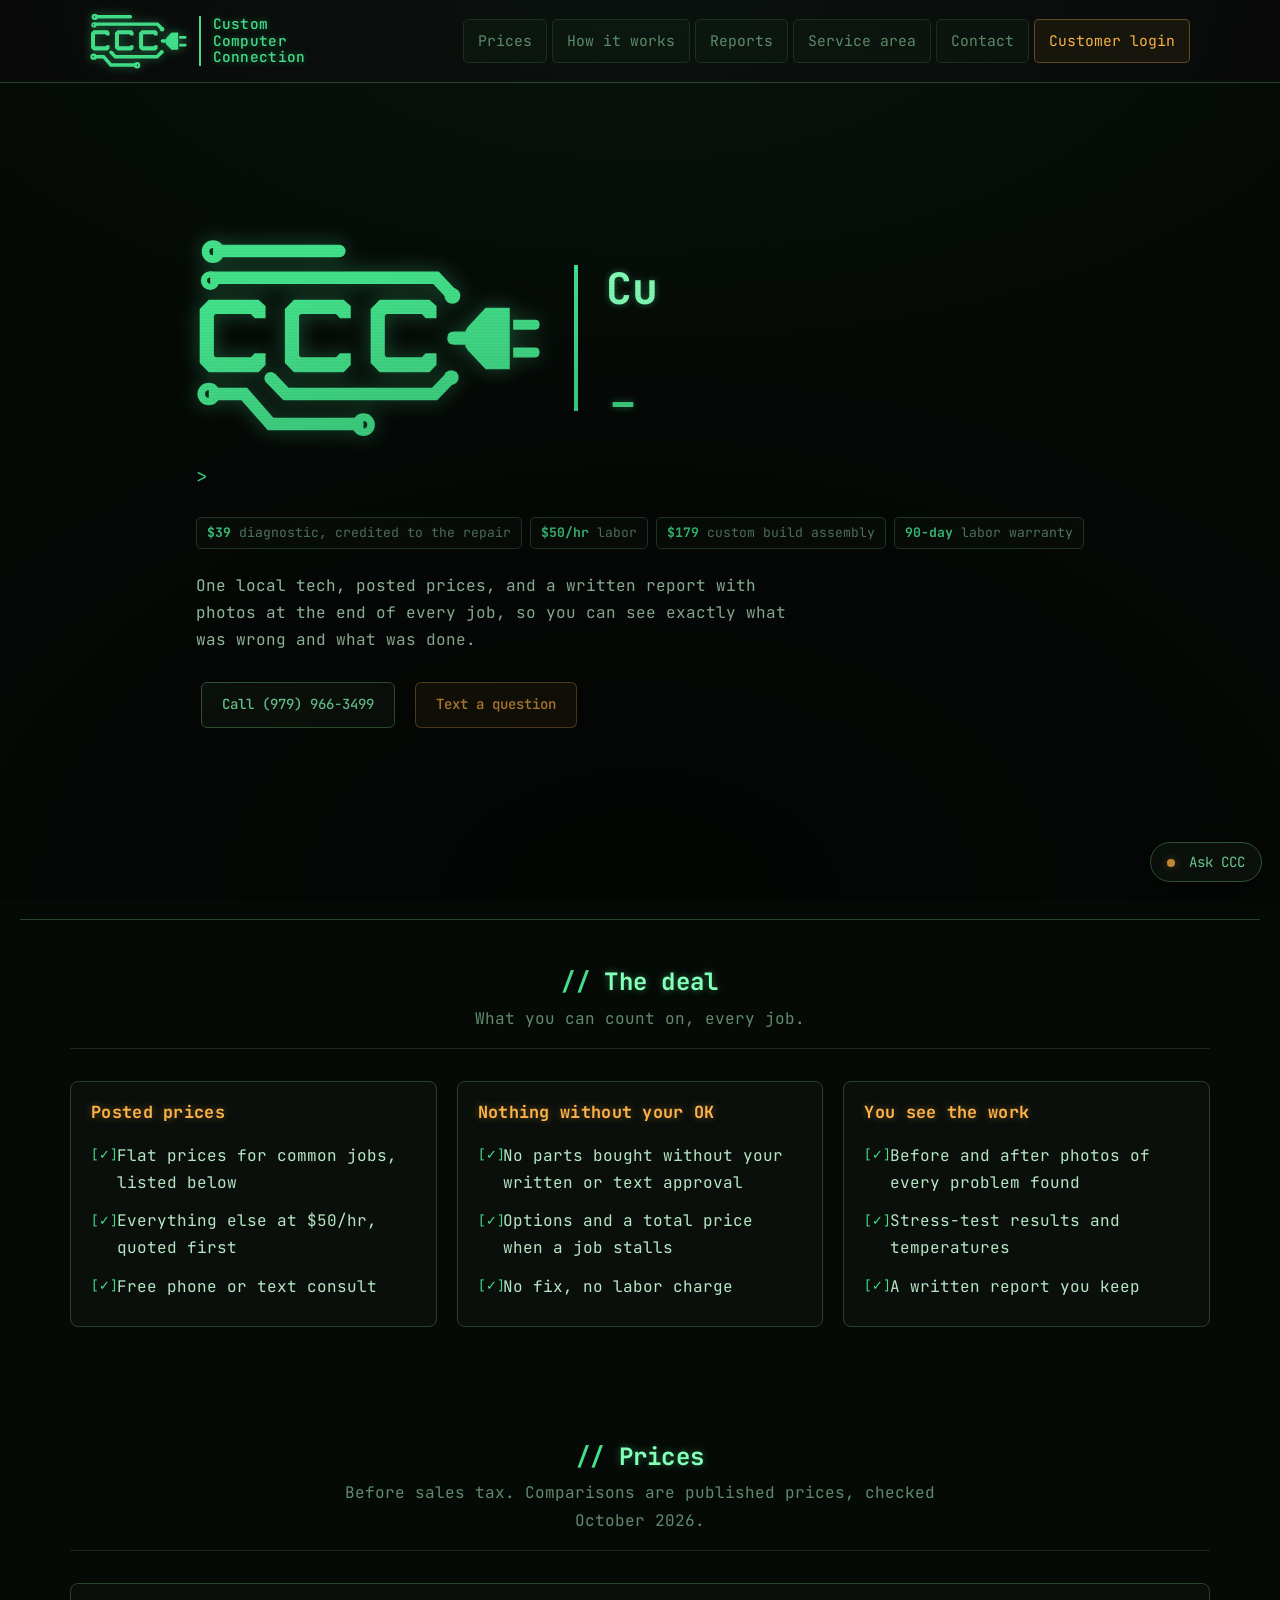
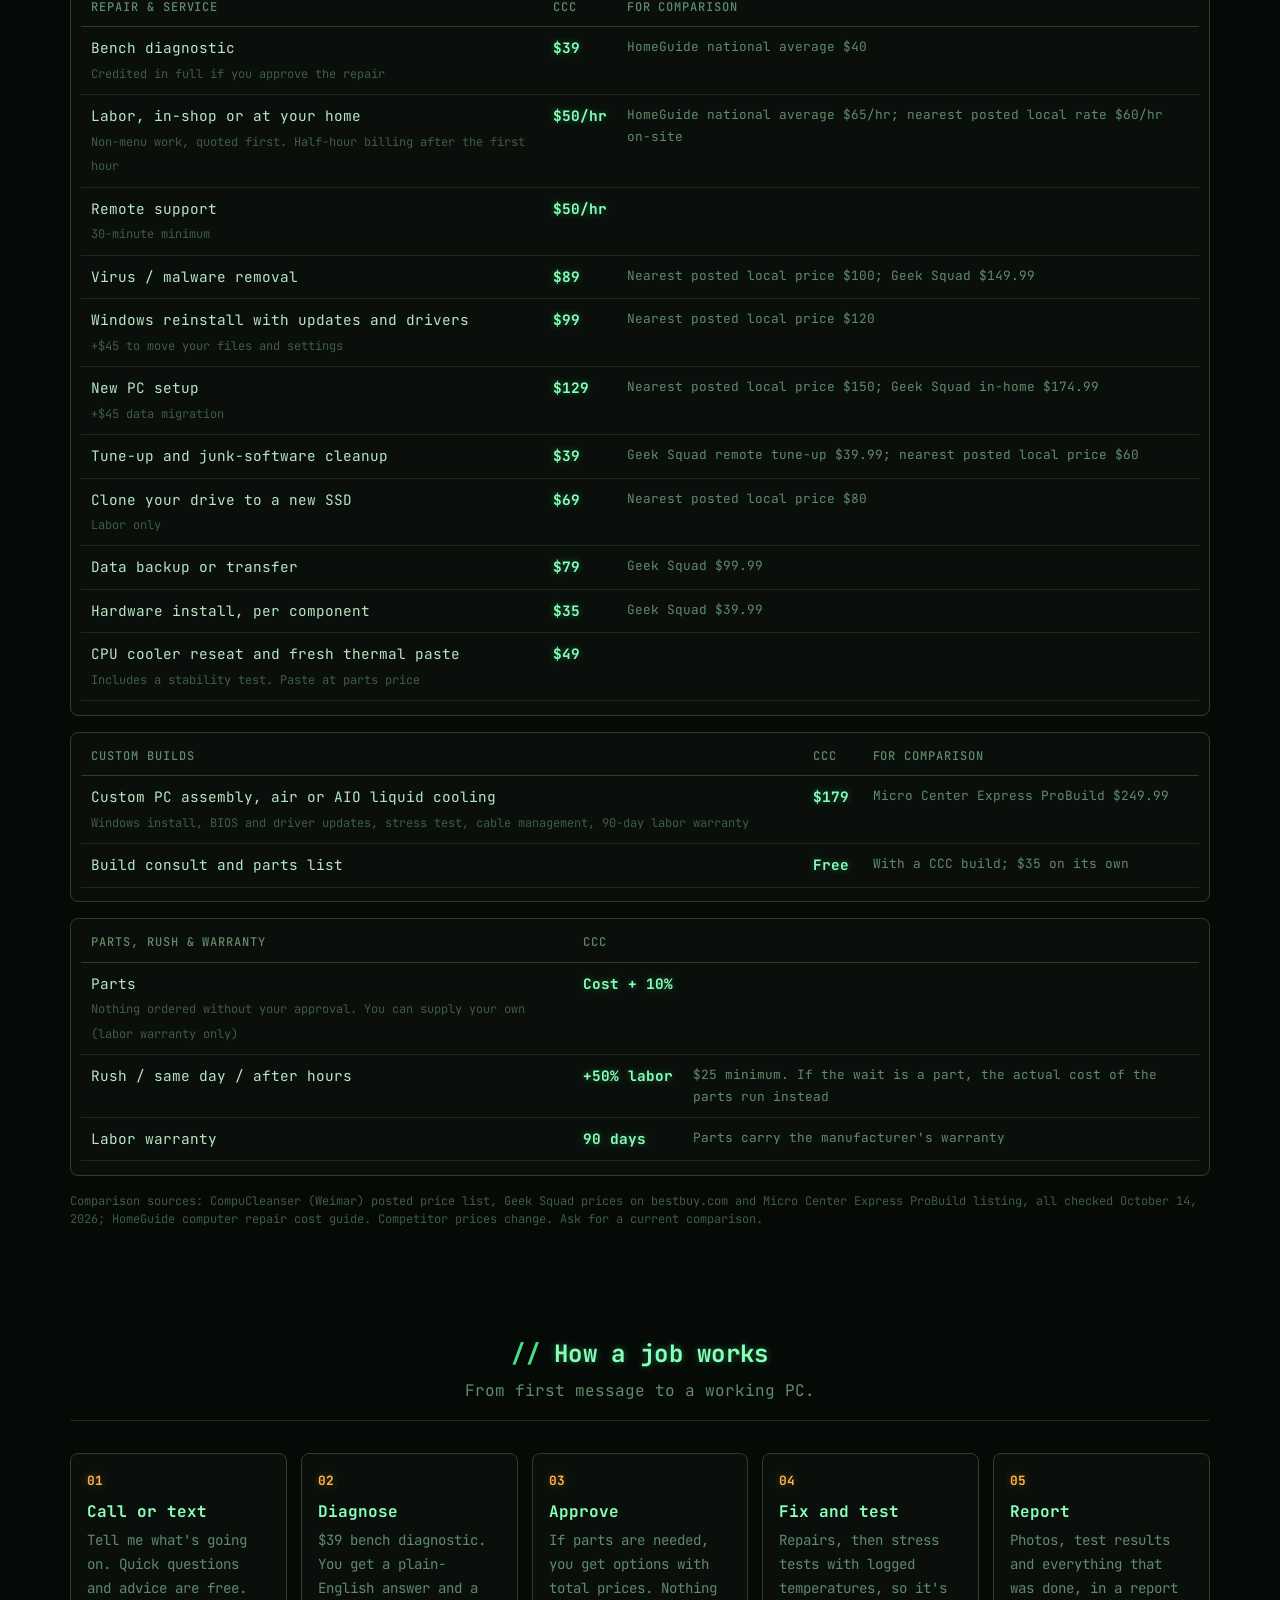
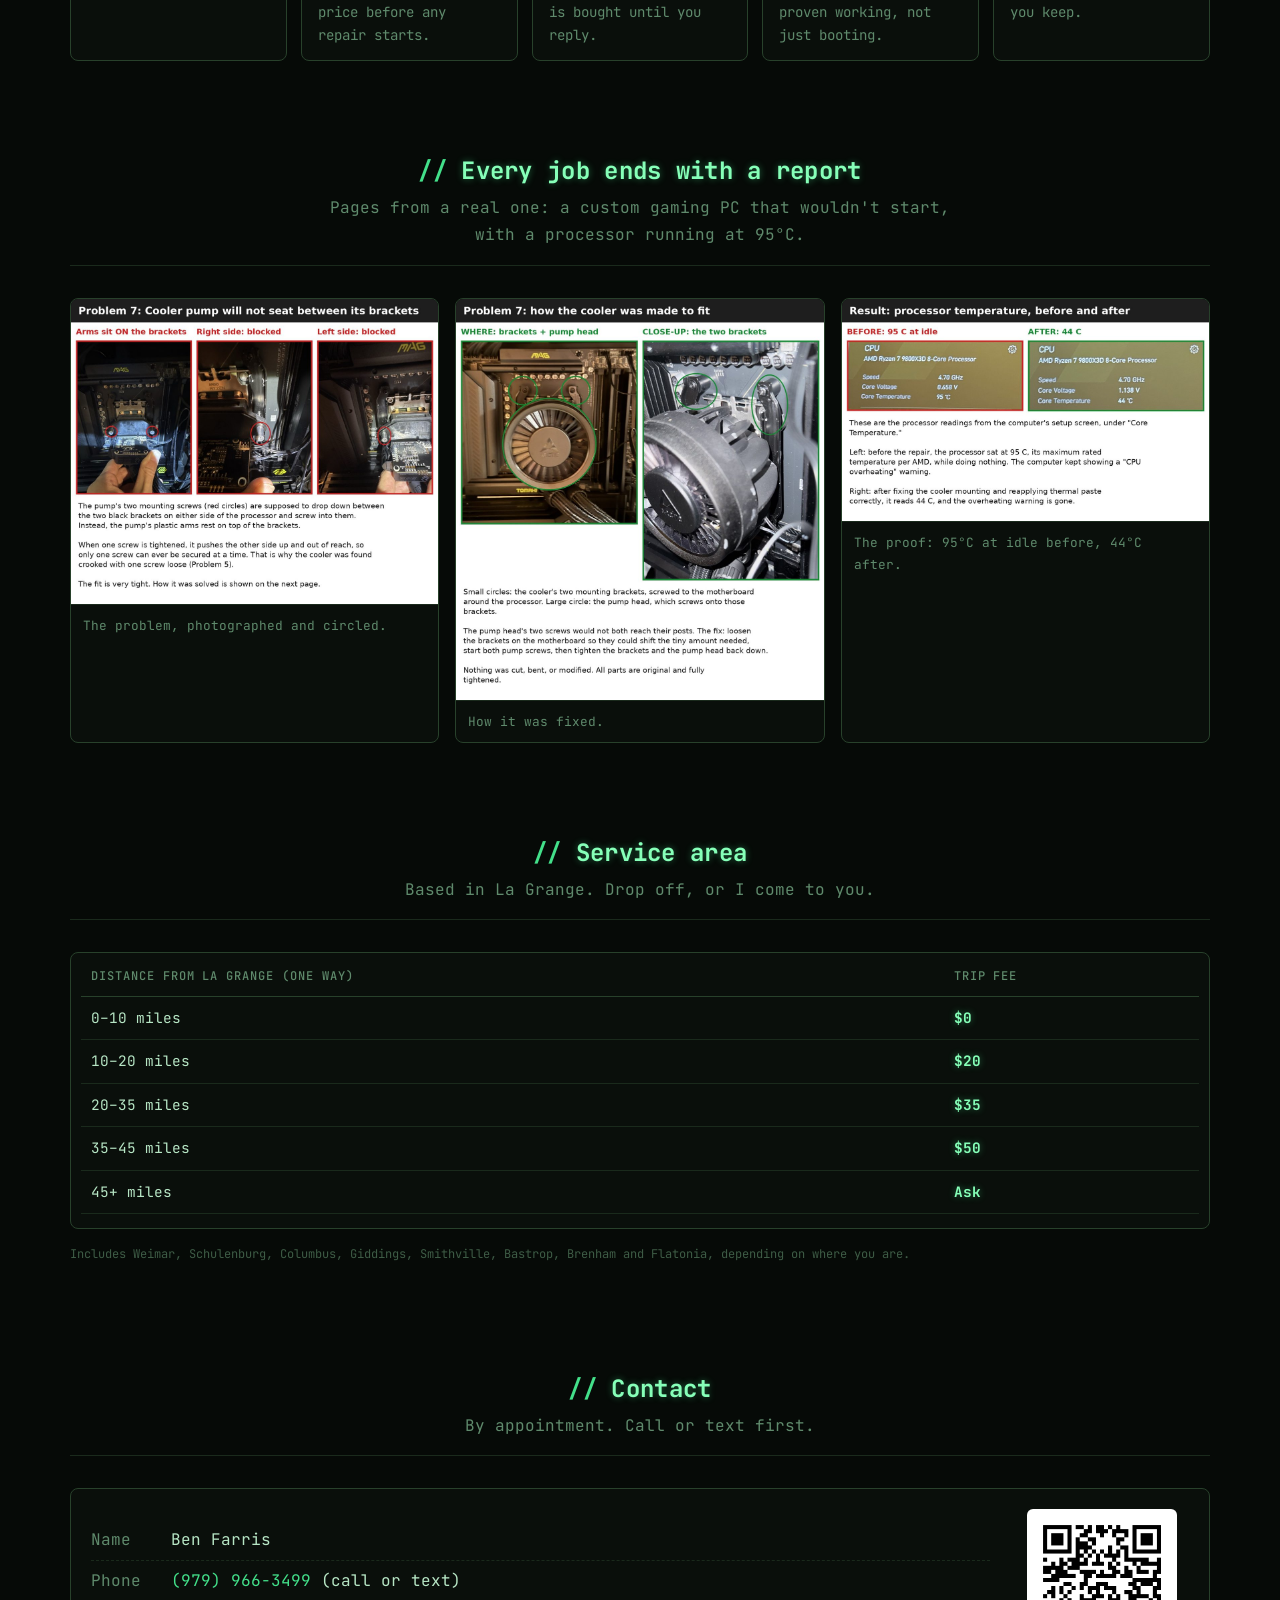
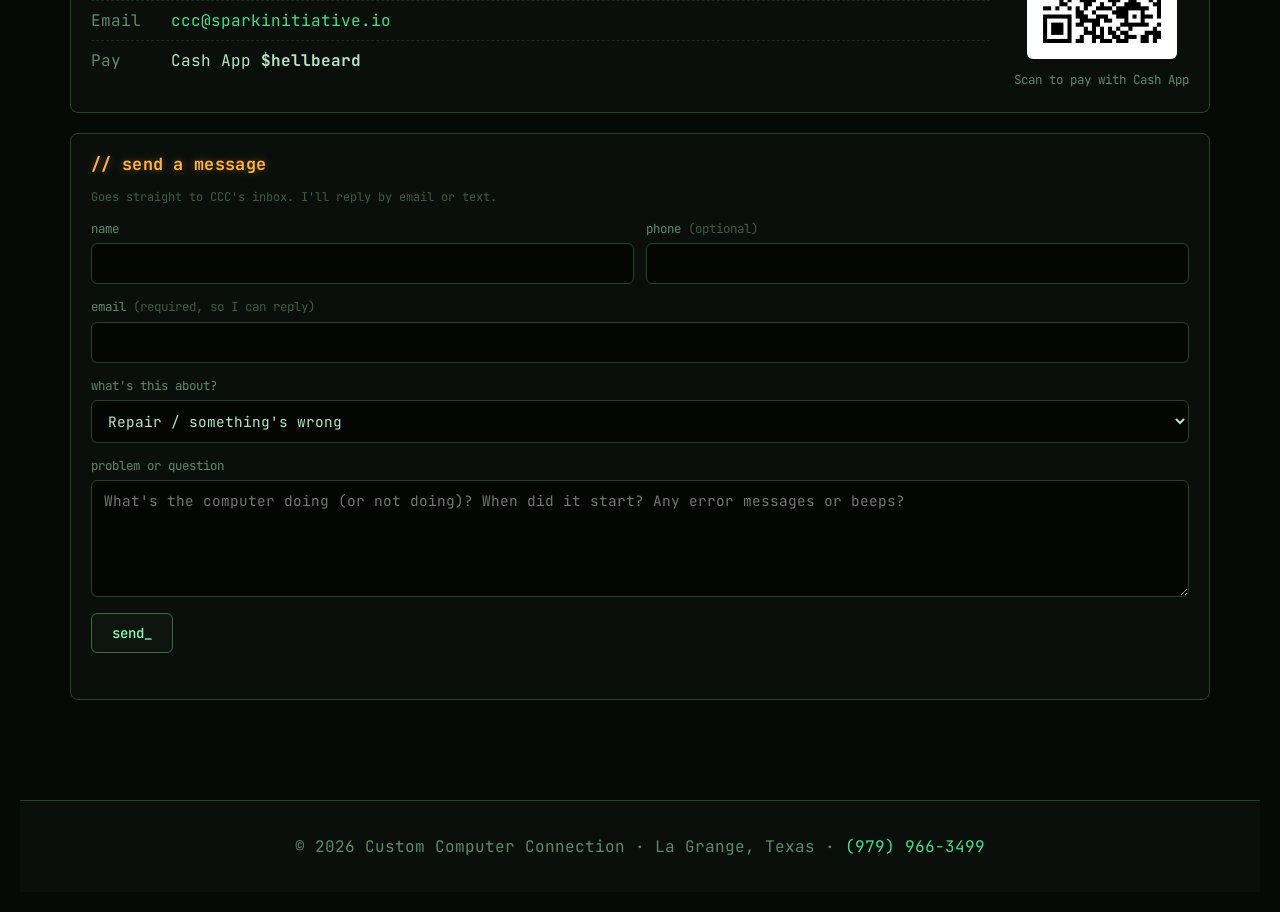
==== index.html @ 626118cb "Custom Computer Connection website Co-Authored-By: Claude Opus 5.5 <noreply@anthropic.com> Claude-Se" ====
<!DOCTYPE html>
<html lang="en">
<head>
  <meta charset="UTF-8">
  <meta name="viewport" content="width=device-width, initial-scale=1.0">
  <title>Custom Computer Connection | PC Repair & Custom Builds, La Grange TX</title>
  <meta name="description" content="PC repair, custom builds and upgrades in La Grange, Texas. Posted flat prices, a photo-documented report with every job, and no labor charge if it can't be fixed.">
  <link rel="icon" href="assets/img/favicon.ico" sizes="any">
  <link rel="apple-touch-icon" href="assets/img/ccc-icon-180.png">
  <meta name="theme-color" content="#060a07">
  <link rel="preconnect" href="https://fonts.googleapis.com">
  <link rel="preconnect" href="https://fonts.gstatic.com" crossorigin>
  <link href="https://fonts.googleapis.com/css2?family=Inter:wght@400;500;600;700&family=JetBrains+Mono:wght@400;500;700&display=swap" rel="stylesheet">
  <link rel="stylesheet" href="assets/css/style.css">
  <link rel="stylesheet" href="assets/css/ccc.css">
  <style>
    /* boot intro, same pattern as sparkinitiative.io's homepage */
    #intro{position:fixed;inset:0;z-index:10000;background:#040604;display:flex;flex-direction:column;
      padding:8vh 8vw;gap:8px;font-family:"JetBrains Mono",ui-monospace,monospace;overflow:hidden;animation:introOn .5s ease both}
    #intro.off{opacity:0;transition:opacity .6s ease;pointer-events:none}
    @keyframes introOn{0%{transform:scale(1.5,.004);filter:brightness(6)}55%{transform:scale(1,1);filter:brightness(2)}100%{transform:none;filter:none}}
    #intro .intro-log{display:flex;flex-direction:column;gap:3px;font-size:13px;color:#b7e6c5}
    #intro .iln{display:flex;justify-content:space-between;gap:16px;max-width:660px;animation:ilin .12s ease}
    @keyframes ilin{from{opacity:0;transform:translateX(-5px)}to{opacity:1;transform:none}}
    #intro .iln .tag{font-weight:700;color:#43e08a;white-space:nowrap}
    #intro .iln .tag.go{color:#86ffb8;text-shadow:0 0 7px rgba(67,224,138,.55)}
    #intro .iln .tag.warn{color:#ffb347}
    #intro .intro-final{color:#86ffb8;text-shadow:0 0 8px rgba(67,224,138,.5);font-size:clamp(1rem,2.6vw,1.6rem);font-weight:700;letter-spacing:1px;margin-top:8px}
    #intro .intro-skip{position:absolute;bottom:16px;right:20px;color:#3e5c46;font-size:11px}
    @media (prefers-reduced-motion: reduce){ #intro{display:none!important} }
  </style>
  <noscript><style>#intro{display:none!important}</style></noscript>
</head>
<body>
  <div id="intro">
    <div class="intro-log" id="introLog"></div>
    <div class="intro-skip">▸ click anywhere to skip</div>
  </div>

  <nav>
    <div class="container">
      <a href="#top" class="logo"><img src="assets/img/ccc-mark-green.svg" alt="CCC"><span class="lockup">Custom<br>Computer<br>Connection</span></a>
      <button class="nav-toggle" aria-label="Toggle navigation">☰</button>
      <ul class="nav-links">
        <li><a href="#services">Prices</a></li>
        <li><a href="#how">How it works</a></li>
        <li><a href="#reports">Reports</a></li>
        <li><a href="#area">Service area</a></li>
        <li><a href="#contact">Contact</a></li>
        <li><a href="portal.html" class="nav-portal">Customer login</a></li>
      </ul>
    </div>
  </nav>

  <section class="hero" id="top">
    <div class="container">
      <div class="hero-content">
        <h1 class="hero-lockup">
          <img src="assets/img/ccc-mark-green.svg" alt="CCC">
          <span class="lines" aria-label="Custom Computer Connection"><span class="ln">Custom</span><span class="ln">Computer</span><span class="ln">Connection</span></span>
        </h1>
        <p class="tagline" id="heroTagline">PC repair and custom builds. La Grange, Texas.</p>
        <ul class="facts">
          <li><b>$39</b> diagnostic, credited to the repair</li>
          <li><b>$50/hr</b> labor</li>
          <li><b>$179</b> custom build assembly</li>
          <li><b>90-day</b> labor warranty</li>
        </ul>
        <p>One local tech, posted prices, and a written report with photos at the end of every job, so you can see exactly what was wrong and what was done.</p>
        <div class="btn-group">
          <a href="tel:+19799663499" class="btn btn-primary">Call (979) 966-3499</a>
          <a href="sms:+19799663499" class="btn btn-secondary">Text a question</a>
        </div>
      </div>
    </div>
  </section>

  <section id="promise">
    <div class="container">
      <div class="section-header">
        <h2>The deal</h2>
        <p>What you can count on, every job.</p>
      </div>
      <div class="card-grid">
        <div class="card">
          <h3>Posted prices</h3>
          <ul class="promise">
            <li>Flat prices for common jobs, listed below</li>
            <li>Everything else at $50/hr, quoted first</li>
            <li>Free phone or text consult</li>
          </ul>
        </div>
        <div class="card">
          <h3>Nothing without your OK</h3>
          <ul class="promise">
            <li>No parts bought without your written or text approval</li>
            <li>Options and a total price when a job stalls</li>
            <li>No fix, no labor charge</li>
          </ul>
        </div>
        <div class="card">
          <h3>You see the work</h3>
          <ul class="promise">
            <li>Before and after photos of every problem found</li>
            <li>Stress-test results and temperatures</li>
            <li>A written report you keep</li>
          </ul>
        </div>
      </div>
    </div>
  </section>

  <section id="services">
    <div class="container">
      <div class="section-header">
        <h2>Prices</h2>
        <p>Before sales tax. Comparisons are published prices, checked October 2026.</p>
      </div>

      <div class="table-wrap">
        <table class="rates">
          <thead><tr><th>Repair &amp; service</th><th>CCC</th><th class="vs">For comparison</th></tr></thead>
          <tbody>
            <tr><td>Bench diagnostic<br><span class="fine">Credited in full if you approve the repair</span></td><td class="price">$39</td><td class="vs">HomeGuide national average $40</td></tr>
            <tr><td>Labor, in-shop or at your home<br><span class="fine">Non-menu work, quoted first. Half-hour billing after the first hour</span></td><td class="price">$50/hr</td><td class="vs">HomeGuide national average $65/hr; nearest posted local rate $60/hr on-site</td></tr>
            <tr><td>Remote support<br><span class="fine">30-minute minimum</span></td><td class="price">$50/hr</td><td class="vs"></td></tr>
            <tr><td>Virus / malware removal</td><td class="price">$89</td><td class="vs">Nearest posted local price $100; Geek Squad $149.99</td></tr>
            <tr><td>Windows reinstall with updates and drivers<br><span class="fine">+$45 to move your files and settings</span></td><td class="price">$99</td><td class="vs">Nearest posted local price $120</td></tr>
            <tr><td>New PC setup<br><span class="fine">+$45 data migration</span></td><td class="price">$129</td><td class="vs">Nearest posted local price $150; Geek Squad in-home $174.99</td></tr>
            <tr><td>Tune-up and junk-software cleanup</td><td class="price">$39</td><td class="vs">Geek Squad remote tune-up $39.99; nearest posted local price $60</td></tr>
            <tr><td>Clone your drive to a new SSD<br><span class="fine">Labor only</span></td><td class="price">$69</td><td class="vs">Nearest posted local price $80</td></tr>
            <tr><td>Data backup or transfer</td><td class="price">$79</td><td class="vs">Geek Squad $99.99</td></tr>
            <tr><td>Hardware install, per component</td><td class="price">$35</td><td class="vs">Geek Squad $39.99</td></tr>
            <tr><td>CPU cooler reseat and fresh thermal paste<br><span class="fine">Includes a stability test. Paste at parts price</span></td><td class="price">$49</td><td class="vs"></td></tr>
          </tbody>
        </table>
      </div>

      <div class="table-wrap">
        <table class="rates">
          <thead><tr><th>Custom builds</th><th>CCC</th><th class="vs">For comparison</th></tr></thead>
          <tbody>
            <tr><td>Custom PC assembly, air or AIO liquid cooling<br><span class="fine">Windows install, BIOS and driver updates, stress test, cable management, 90-day labor warranty</span></td><td class="price">$179</td><td class="vs">Micro Center Express ProBuild $249.99</td></tr>
            <tr><td>Build consult and parts list</td><td class="price">Free</td><td class="vs">With a CCC build; $35 on its own</td></tr>
          </tbody>
        </table>
      </div>

      <div class="table-wrap">
        <table class="rates">
          <thead><tr><th>Parts, rush &amp; warranty</th><th>CCC</th><th class="vs"></th></tr></thead>
          <tbody>
            <tr><td>Parts<br><span class="fine">Nothing ordered without your approval. You can supply your own (labor warranty only)</span></td><td class="price">Cost + 10%</td><td class="vs"></td></tr>
            <tr><td>Rush / same day / after hours</td><td class="price">+50% labor</td><td class="vs">$25 minimum. If the wait is a part, the actual cost of the parts run instead</td></tr>
            <tr><td>Labor warranty</td><td class="price">90 days</td><td class="vs">Parts carry the manufacturer's warranty</td></tr>
          </tbody>
        </table>
      </div>
      <p class="fine">Comparison sources: CompuCleanser (Weimar) posted price list, Geek Squad prices on bestbuy.com and Micro Center Express ProBuild listing, all checked October 14, 2026; HomeGuide computer repair cost guide. Competitor prices change. Ask for a current comparison.</p>
    </div>
  </section>

  <section id="how">
    <div class="container">
      <div class="section-header">
        <h2>How a job works</h2>
        <p>From first message to a working PC.</p>
      </div>
      <ol class="steps">
        <li><b>Call or text</b><p>Tell me what's going on. Quick questions and advice are free.</p></li>
        <li><b>Diagnose</b><p>$39 bench diagnostic. You get a plain-English answer and a price before any repair starts.</p></li>
        <li><b>Approve</b><p>If parts are needed, you get options with total prices. Nothing is bought until you reply.</p></li>
        <li><b>Fix and test</b><p>Repairs, then stress tests with logged temperatures, so it's proven working, not just booting.</p></li>
        <li><b>Report</b><p>Photos, test results and everything that was done, in a report you keep.</p></li>
      </ol>
    </div>
  </section>

  <section id="reports">
    <div class="container">
      <div class="section-header">
        <h2>Every job ends with a report</h2>
        <p>Pages from a real one: a custom gaming PC that wouldn't start, with a processor running at 95°C.</p>
      </div>
      <div class="shots">
        <figure><img src="assets/img/report-problem.jpg" alt="Report page: circled photos showing a liquid cooler pump that would not seat between its brackets" loading="lazy"><figcaption>The problem, photographed and circled.</figcaption></figure>
        <figure><img src="assets/img/report-fix.jpg" alt="Report page: annotated photos of the corrected cooler mount" loading="lazy"><figcaption>How it was fixed.</figcaption></figure>
        <figure><img src="assets/img/report-temps.jpg" alt="Report page: processor temperature 95 C before, 44 C after" loading="lazy"><figcaption>The proof: 95°C at idle before, 44°C after.</figcaption></figure>
      </div>
    </div>
  </section>

  <section id="area">
    <div class="container">
      <div class="section-header">
        <h2>Service area</h2>
        <p>Based in La Grange. Drop off, or I come to you.</p>
      </div>
      <div class="table-wrap">
        <table class="rates">
          <thead><tr><th>Distance from La Grange (one way)</th><th>Trip fee</th></tr></thead>
          <tbody>
            <tr><td>0–10 miles</td><td class="price">$0</td></tr>
            <tr><td>10–20 miles</td><td class="price">$20</td></tr>
            <tr><td>20–35 miles</td><td class="price">$35</td></tr>
            <tr><td>35–45 miles</td><td class="price">$50</td></tr>
            <tr><td>45+ miles</td><td class="price">Ask</td></tr>
          </tbody>
        </table>
      </div>
      <p class="fine">Includes Weimar, Schulenburg, Columbus, Giddings, Smithville, Bastrop, Brenham and Flatonia, depending on where you are.</p>
    </div>
  </section>

  <section id="contact">
    <div class="container">
      <div class="section-header">
        <h2>Contact</h2>
        <p>By appointment. Call or text first.</p>
      </div>
      <div class="panel">
        <div class="contact-grid">
          <ul class="contact-lines">
            <li><span class="k">Name</span> Ben Farris</li>
            <li><span class="k">Phone</span> <a href="tel:+19799663499">(979) 966-3499</a> (call or text)</li>
            <li><span class="k">Email</span> <a href="mailto:ccc@sparkinitiative.io">ccc@sparkinitiative.io</a></li>
            <li><span class="k">Pay</span> Cash App <b>$hellbeard</b></li>
          </ul>
          <div class="qr"><img src="assets/img/cashapp-qr.png" alt="Cash App QR code for $hellbeard"><span>Scan to pay with Cash App</span></div>
        </div>
      </div>
      <div class="panel msg-panel">
        <h3>// send a message</h3>
        <p class="fine" style="margin-bottom:12px">Goes straight to CCC's inbox. I'll reply by email or text.</p>
        <form id="msgForm" class="msg-form" action="https://api.web3forms.com/submit" method="POST" novalidate>
          <input type="hidden" name="access_key" value="WEB3FORMS_ACCESS_KEY">
          <input type="hidden" name="subject" value="New message from the CCC website">
          <input type="hidden" name="from_name" value="CCC website">
          <input type="checkbox" name="botcheck" class="hp" tabindex="-1" autocomplete="off">
          <div class="row2">
            <label>name<input type="text" name="name" required autocomplete="name"></label>
            <label>phone <span class="opt">(optional)</span><input type="tel" name="phone" autocomplete="tel"></label>
          </div>
          <label>email <span class="opt">(required, so I can reply)</span><input type="email" name="email" required autocomplete="email"></label>
          <label>what's this about?
            <select name="topic">
              <option data-hint="What's the computer doing (or not doing)? When did it start? Any error messages or beeps?">Repair / something's wrong</option>
              <option data-hint="What will you use it for (games, work, streaming)? Rough budget? Any parts you already have or want?">Custom PC build</option>
              <option data-hint="What are you upgrading or setting up (RAM, SSD, graphics card, new PC, Windows)? What's the computer?">Upgrade or setup</option>
              <option data-hint="Which job is it about (date or job number, if you have it)? What's your question?">Question about a job</option>
              <option data-hint="What can I help with? Ask anything.">Something else</option>
            </select>
          </label>
          <label>problem or question<textarea name="message" rows="5" required placeholder="What's the computer doing (or not doing)? When did it start? Any error messages or beeps?"></textarea></label>
          <button class="btn btn-primary" type="submit">send_</button>
          <p class="form-status" id="msgStatus" role="status" aria-live="polite"></p>
        </form>
      </div>
    </div>
  </section>

  <footer>
    <div class="container">
      <p>© 2026 Custom Computer Connection · La Grange, Texas · <a href="tel:+19799663499">(979) 966-3499</a></p>
    </div>
  </footer>

  <!-- AI chat: placeholder until the local assistant on Glass is online -->
  <button class="chat-fab" id="chatFab" aria-expanded="false" aria-controls="chatPanel"><span class="dot"></span> Ask CCC</button>
  <div class="chat-panel" id="chatPanel" hidden>
    <div class="chat-head"><span>ccc-assistant <em>// offline</em></span><button id="chatClose" aria-label="Close">×</button></div>
    <div class="chat-log">
      <p class="sys">&gt; boot ccc-assistant ... <b class="amber">NOT YET ONLINE</b></p>
      <p>The CCC assistant is still being built. Soon it'll answer questions about prices and services here, and logged-in customers will be able to ask about their own jobs.</p>
      <p>For now, a real person answers: <a href="sms:+19799663499">text (979) 966-3499</a> or <a href="mailto:ccc@sparkinitiative.io">email ccc@sparkinitiative.io</a>.</p>
    </div>
    <div class="chat-input"><span>&gt;</span><input type="text" placeholder="assistant offline" disabled></div>
  </div>

  <script src="assets/js/main.js"></script>
  <script>
    (function(){
      const f=document.getElementById('msgForm'), st=document.getElementById('msgStatus'); if(!f) return;
      const topic=f.elements.topic, box=f.elements.message;
      const setHint=()=>{ const o=topic.options[topic.selectedIndex]; if(o&&o.dataset.hint) box.placeholder=o.dataset.hint; };
      topic.addEventListener('change',setHint); setHint();
      f.addEventListener('submit', async e=>{
        e.preventDefault();
        const em=f.elements.email, nm=f.elements.name, ms=f.elements.message;
        const bad=(el,msg)=>{ st.className='form-status err'; st.textContent='> '+msg; el.focus(); };
        if(!/^[^\s@]+@[^\s@]+\.[^\s@]{2,}$/.test(em.value.trim())) return bad(em,'an email address is required so I can reply.');
        if(!nm.value.trim()) return bad(nm,'please add your name.');
        if(!ms.value.trim()) return bad(ms,'please describe the problem or ask your question.');
        const btn=f.querySelector('button'); btn.disabled=true; st.className='form-status'; st.textContent='> sending...';
        try{
          const r=await fetch(f.action,{method:'POST',headers:{'Accept':'application/json'},body:new FormData(f)});
          const j=await r.json().catch(()=>({}));
          if(r.ok && j.success){ st.className='form-status ok'; st.textContent='> message sent. Thanks, I\'ll get back to you soon.'; f.reset(); }
          else throw new Error(j.message||('HTTP '+r.status));
        }catch(err){ st.className='form-status err'; st.textContent='> send failed. Please text (979) 966-3499 or email ccc@sparkinitiative.io instead.'; }
        btn.disabled=false;
      });
    })();
    (function(){
      const fab=document.getElementById('chatFab'), panel=document.getElementById('chatPanel');
      const set=o=>{ panel.hidden=!o; fab.setAttribute('aria-expanded',o); };
      fab.addEventListener('click',()=>set(panel.hidden));
      document.getElementById('chatClose').addEventListener('click',()=>set(false));
    })();
    (function(){
      const intro=document.getElementById('intro'); if(!intro) return;
      try{ if(sessionStorage.getItem('ccc_booted')){ intro.remove(); return; } sessionStorage.setItem('ccc_booted','1'); }catch(e){}
      const log=document.getElementById('introLog');
      const lines=[...document.querySelectorAll('.hero-lockup .ln')], tagEl=document.getElementById('heroTagline');
      const lineText=lines.map(l=>l.textContent), tagText=tagEl.textContent;
      lines.forEach(l=>l.textContent=''); tagEl.textContent='';
      let skipped=false; const skip=()=>{skipped=true;};
      intro.addEventListener('click',skip); window.addEventListener('keydown',skip);
      const sleep=ms=>new Promise(r=>setTimeout(r,skipped?0:ms));
      function line(tx,tag,cls){
        const d=document.createElement('div'); d.className='iln';
        const a=document.createElement('span'); a.textContent=tx;
        const b=document.createElement('span'); b.className='tag '+(cls||''); if(tag)b.textContent=tag;
        d.appendChild(a); d.appendChild(b); log.appendChild(d);
      }
      async function type(el,text){ for(let i=0;i<text.length;i++){ el.textContent+=text[i]; await sleep(32); } }
      let done=false;
      const reveal=async()=>{
        if(done) return; done=true;
        intro.classList.add('off'); setTimeout(()=>intro.remove(),650);
        await sleep(220); for(let i=0;i<lines.length;i++){ await type(lines[i],lineText[i]); } await sleep(120); await type(tagEl,tagText);
      };
      (async()=>{
        await sleep(450);
        line('CCC bench :: power on self test'); await sleep(260);
        line('cpu power cable','SEATED','go'); await sleep(140);
        line('cooler mount','TORQUED'); await sleep(140);
        line('thermal paste','FRESH'); await sleep(140);
        line('stress test, 15 min','PASS','go'); await sleep(160);
        line('report','PRINTING','warn'); await sleep(280);
        const f=document.createElement('div'); f.className='intro-final'; f.textContent='> fixed, tested, documented';
        log.appendChild(f); await sleep(650);
        reveal();
      })();
      setTimeout(()=>{ if(!done) reveal(); lines.forEach((l,i)=>{ if(!l.textContent) l.textContent=lineText[i]; }); if(!tagEl.textContent)tagEl.textContent=tagText; },9000);
    })();
  </script>
</body>
</html>
---- assets/css/style.css ----
/* S.P.A.R.K. Labs — Terminal Theme v2 */
/* Phosphor-CRT aesthetic, matched to the file-manager / SPARK//FILES interface */
@import url('https://fonts.googleapis.com/css2?family=Inter:wght@400;500;600;700&family=JetBrains+Mono:wght@400;500;700&display=swap');

:root {
  /* new core palette (from SPARK//FILES) */
  --bg:#060a07; --panel:#0a0f0b; --raised:#0e150f; --inset:#040604;
  --line:#1a2a1c; --line-2:#28412b; --line-hot:#3a6b40;
  --green:#43e08a; --green-hi:#86ffb8; --txt:#b7e6c5; --dim:#5f8a6c; --faint:#3e5c46;
  --amber:#ffb347; --orange:#ff8a3d; --red:#ff5b5b; --blue:#5fb0ff; --purple:#b58cff;
  --mono:"JetBrains Mono",ui-monospace,Menlo,Consolas,monospace;
  --glow:0 0 7px rgba(67,224,138,.45);
  --glow-amber:0 0 8px rgba(255,179,71,.4);

  /* legacy aliases so existing inline styles keep working */
  --bg-primary:var(--bg); --bg-secondary:var(--panel); --bg-panel:var(--raised);
  --text-primary:var(--txt); --text-secondary:var(--dim);
  --accent-green:var(--green); --accent-orange:var(--orange); --accent-red:var(--red);
  --accent-blue:var(--blue); --accent-cyan:var(--green-hi); --accent-purple:var(--purple); --accent-yellow:var(--amber);
  --accent-primary:var(--green); --accent-secondary:var(--amber);
  --border-color:var(--line-2); --border-highlight:var(--green);
  --glow-green:var(--glow); --glow-orange:var(--glow-amber);
}

* { margin:0; padding:0; box-sizing:border-box; }
html { scroll-behavior:smooth; }

body {
  font-family:var(--mono);
  background:var(--bg);
  color:var(--txt);
  line-height:1.7;
  min-height:100vh;
  padding:20px;
  -webkit-font-smoothing:antialiased;
}

/* Global CRT treatment — subtle scanlines + screen vignette, click-through */
body::before{
  content:""; position:fixed; inset:0; pointer-events:none; z-index:9998;
  background:repeating-linear-gradient(rgba(0,0,0,0) 0 2px, rgba(0,0,0,.12) 3px 3px);
  mix-blend-mode:multiply; opacity:.55;
}
body::after{
  content:""; position:fixed; inset:0; pointer-events:none; z-index:9997;
  background:
    radial-gradient(120% 80% at 50% 0%, rgba(67,224,138,.045), transparent 55%),
    radial-gradient(130% 120% at 50% 100%, rgba(0,0,0,.5), transparent 60%);
}

/* Typography */
h1,h2,h3,h4,h5,h6{ font-weight:700; line-height:1.2; margin-bottom:1rem; color:var(--green-hi); text-shadow:var(--glow); letter-spacing:.3px; }
h1{ font-size:2rem; } h2{ font-size:1.5rem; } h3{ font-size:1.15rem; }
p{ margin-bottom:1rem; color:var(--txt); }
a{ color:var(--green); text-decoration:none; transition:all .15s ease; }
a:hover{ color:var(--green-hi); text-shadow:var(--glow); }

/* Layout */
.container{ max-width:1140px; margin:0 auto; }
section{ padding:3rem 0; }

/* Navigation — a top status bar */
nav{
  position:fixed; top:0; left:0; right:0; z-index:1000; padding:0;
  background:rgba(8,12,9,.92); backdrop-filter:blur(6px);
  border-bottom:1px solid var(--line-2);
}
nav .container{ display:flex; justify-content:space-between; align-items:center; padding:13px 20px; }
.logo{ font-size:1.15rem; font-weight:700; color:var(--orange); text-shadow:var(--glow-amber); letter-spacing:.5px; }
.logo span{ color:var(--green); text-shadow:var(--glow); }
.nav-links{ display:flex; gap:5px; list-style:none; flex-wrap:wrap; }
.nav-links a{
  display:block; padding:8px 14px; font-size:.92rem; color:var(--dim);
  background:var(--panel); border:1px solid var(--line); border-radius:5px; transition:all .15s ease;
}
.nav-links a:hover, .nav-links a.active{
  color:var(--green-hi); border-color:var(--line-hot); background:var(--raised); box-shadow:inset 0 -2px 0 var(--green);
}
.nav-toggle{ display:none; background:var(--panel); border:1px solid var(--line-2); color:var(--green); font-size:1.4rem; cursor:pointer; padding:4px 14px; border-radius:5px; }
.nav-toggle:hover{ background:var(--raised); }

/* Hero */
.hero{ min-height:100vh; display:flex; align-items:center; padding-top:80px; border-bottom:1px solid var(--line-2); }
.hero-content{ max-width:820px; }
.hero h1{ font-size:2.6rem; margin-bottom:1rem; color:var(--green-hi); text-shadow:var(--glow); }
.hero h1 .highlight{ color:var(--green); }
/* blinking terminal cursor after the hero headline */
.hero h1::after{ content:"_"; color:var(--green); margin-left:4px; animation:cursor 1.05s steps(1) infinite; }
@keyframes cursor{ 50%{ opacity:0; } }
.hero .tagline{ font-size:1.2rem; color:var(--amber); margin-bottom:1.5rem; }
.hero .tagline::before{ content:"> "; color:var(--green); }
.hero p{ font-size:1rem; margin-bottom:1.5rem; max-width:620px; color:var(--txt); }

/* Buttons */
.btn{
  display:inline-block; padding:10px 20px; font-family:var(--mono); font-size:14px; font-weight:500;
  cursor:pointer; border:1px solid var(--line-hot); background:var(--raised); color:var(--green-hi);
  border-radius:6px; transition:all .15s ease; margin:5px;
}
.btn:hover{ background:#10261a; border-color:var(--green); box-shadow:var(--glow); }
.btn-primary{ background:var(--raised); border-color:var(--line-hot); color:var(--green-hi); }
.btn-primary:hover{ background:#10261a; }
.btn-secondary{ background:rgba(255,179,71,.08); border-color:rgba(255,179,71,.4); color:var(--amber); }
.btn-secondary:hover{ background:rgba(255,179,71,.16); box-shadow:var(--glow-amber); }
.btn-group{ display:flex; gap:10px; flex-wrap:wrap; margin-top:1rem; }

/* Panels / cards */
.card, .panel{
  background:var(--panel); border:1px solid var(--line-2); border-radius:8px; padding:20px; margin-bottom:20px;
  transition:all .2s ease;
}
.card:hover, .panel:hover{ border-color:var(--line-hot); box-shadow:0 0 0 1px rgba(67,224,138,.12), 0 8px 30px rgba(0,0,0,.35); transform:translateY(-2px); }
.card h3, .panel h3{ color:var(--amber); text-shadow:var(--glow-amber); margin-bottom:14px; font-size:1.05rem; }
.card-grid{ display:grid; grid-template-columns:repeat(auto-fit, minmax(290px,1fr)); gap:20px; }

/* Section headers */
.section-header{ text-align:center; margin-bottom:2rem; padding-bottom:1rem; border-bottom:1px solid var(--line); }
.section-header h2{ margin-bottom:.5rem; }
.section-header h2::before{ content:"// "; color:var(--green); text-shadow:none; }
.section-header p{ color:var(--dim); max-width:620px; margin:0 auto; }

/* Project cards */
.project-card{ background:var(--panel); border:1px solid var(--line-2); border-radius:8px; overflow:hidden; transition:all .2s ease; }
.project-card:hover{ border-color:var(--line-hot); box-shadow:0 8px 30px rgba(0,0,0,.35); transform:translateY(-2px); }
.project-card-header{ padding:15px; border-bottom:1px solid var(--line); background:var(--inset); }
.project-card-body{ padding:15px; }
.project-card h3{ margin-bottom:.5rem; }
.project-card .description{ color:var(--dim); margin-bottom:1rem; font-size:.92rem; }
.tech-stack{ display:flex; flex-wrap:wrap; gap:5px; margin-bottom:1rem; }
.tech-badge{ background:rgba(95,176,255,.08); color:var(--blue); padding:3px 10px; border:1px solid rgba(95,176,255,.25); border-radius:4px; font-size:11px; }

.status-value{ color:var(--green); font-weight:700; }

/* Footer */
footer{ background:var(--panel); border-top:1px solid var(--line-2); padding:2rem 0; text-align:center; margin-top:2rem; }
footer p{ color:var(--dim); margin-bottom:0; }
footer .footer-links{ display:flex; justify-content:center; gap:16px; margin-bottom:1rem; flex-wrap:wrap; }
footer .footer-links a{ padding:5px 12px; border:1px solid var(--line); background:var(--panel); border-radius:5px; color:var(--dim); }
footer .footer-links a:hover{ border-color:var(--line-hot); background:var(--raised); color:var(--green-hi); }

/* Awareness page */
.awareness-hero{ background:linear-gradient(135deg,#1a0808 0%, var(--bg) 100%); padding:6rem 0 4rem; text-align:center; border-bottom:1px solid var(--red); }
.awareness-hero .warning-icon{ font-size:4rem; margin-bottom:1rem; }
.awareness-hero h1{ color:var(--red); text-shadow:0 0 10px rgba(255,91,91,.5); }
.awareness-content{ max-width:820px; margin:0 auto; }
.awareness-section{ margin-bottom:2rem; padding:20px; background:var(--panel); border:1px solid var(--line-2); border-left:3px solid var(--green); border-radius:6px; }
.awareness-section h2{ color:var(--amber); font-size:1.2rem; margin-bottom:1rem; }
.awareness-section ul{ list-style:none; padding:0; }
.awareness-section li{ padding:.5rem 0; padding-left:1.5rem; position:relative; }
.awareness-section li::before{ content:'✓'; position:absolute; left:0; color:var(--green); }
.warning-list li::before{ content:'⚠'; color:var(--amber); }

/* Scrollbar */
::-webkit-scrollbar{ width:11px; height:11px; }
::-webkit-scrollbar-track{ background:var(--inset); }
::-webkit-scrollbar-thumb{ background:#1c321f; border-radius:5px; border:2px solid var(--bg); }
::-webkit-scrollbar-thumb:hover{ background:#264a2b; }

/* Responsive */
@media (max-width:768px){
  body{ padding:10px; }
  h1{ font-size:1.5rem; } h2{ font-size:1.2rem; }
  .hero h1{ font-size:1.9rem; } .hero .tagline{ font-size:1rem; }
  nav .container{ flex-wrap:wrap; }
  .nav-links{ display:none; width:100%; flex-direction:column; padding-top:10px; }
  .nav-links.active{ display:flex; }
  .nav-links a{ text-align:center; }
  .nav-toggle{ display:block; }
  .btn-group{ flex-direction:column; }
  .btn{ text-align:center; }
  section{ padding:2rem 0; }
  .card-grid{ grid-template-columns:1fr; }
}
---- assets/css/ccc.css ----
/* Custom Computer Connection — layered on Echo's S.P.A.R.K. terminal theme (style.css, unmodified).
   CCC's accent is the theme's own green; FCAP uses --blue, FP uses --amber. */

:root { --accent: var(--green); --accent-hi: var(--green-hi); }

/* nav logo: mark + name */
.logo { display:flex; align-items:center; gap:12px; color:var(--green); }
.logo img { height:56px; width:auto; filter:drop-shadow(0 0 5px rgba(67,224,138,.45)); }
/* stacked lockup: mark | divider | three lines, same as the logo kit */
.logo .lockup { display:block; border-left:2px solid var(--green); padding-left:12px; font-size:.9rem; line-height:1.15;
  font-weight:500; letter-spacing:.3px; color:var(--green); text-shadow:var(--glow); }

/* hero */
/* hero = the stacked lockup, large: mark | divider | three lines */
.hero h1.hero-lockup { display:flex; align-items:center; gap:clamp(16px,2.6vw,34px); margin-bottom:1.4rem; }
.hero h1.hero-lockup::after { display:none; }
.hero-lockup img { height:clamp(110px,17vw,200px); width:auto; flex:none; filter:drop-shadow(0 0 10px rgba(67,224,138,.35)); }
.hero-lockup .lines { display:flex; flex-direction:column; border-left:4px solid var(--green);
  padding-left:clamp(14px,2.2vw,30px); font-size:clamp(1.5rem,3.6vw,2.7rem); line-height:1.12; color:var(--green-hi); text-shadow:var(--glow); min-height:3.36em; }
.hero-lockup .ln { display:block; min-height:1.12em; }
.hero-lockup .ln:last-child::after { content:"_"; color:var(--green); margin-left:4px; animation:cursor 1.05s steps(1) infinite; }
.hero-content { max-width:900px; }
.hero .facts { display:flex; flex-wrap:wrap; gap:8px; margin:0 0 1.4rem; padding:0; list-style:none; }
.hero .facts li { font-size:.82rem; color:var(--dim); border:1px solid var(--line-2); background:var(--panel); border-radius:5px; padding:4px 10px; }
.hero .facts li b { color:var(--green); font-weight:700; }

/* promise list */
.promise { list-style:none; padding:0; margin:0; }
.promise li { position:relative; padding:.35rem 0 .35rem 1.6rem; }
.promise li::before { content:"[✓]"; position:absolute; left:0; color:var(--green); font-size:.8rem; top:.5rem; }

/* rate tables */
.rates { width:100%; border-collapse:collapse; font-size:.9rem; margin-bottom:.6rem; }
.rates th, .rates td { text-align:left; padding:9px 10px; border-bottom:1px solid var(--line); vertical-align:top; }
.rates thead th { color:var(--dim); font-weight:500; font-size:.75rem; text-transform:uppercase; letter-spacing:.08em; border-bottom:1px solid var(--line-2); }
.rates td.price { color:var(--green-hi); font-weight:700; white-space:nowrap; text-shadow:var(--glow); }
.rates td.vs { color:var(--dim); font-size:.8rem; }
.rates tbody tr:hover td { background:var(--raised); }
.table-wrap { overflow-x:auto; border:1px solid var(--line-2); border-radius:8px; background:var(--panel); padding:4px 10px; margin-bottom:1rem; }
.fine { color:var(--faint); font-size:.75rem; line-height:1.5; }

/* steps */
.steps { counter-reset:step; display:grid; grid-template-columns:repeat(auto-fit,minmax(180px,1fr)); gap:14px; list-style:none; padding:0; }
.steps li { counter-increment:step; background:var(--panel); border:1px solid var(--line-2); border-radius:8px; padding:16px 16px 12px; }
.steps li::before { content:"0" counter(step); display:block; color:var(--amber); font-weight:700; font-size:.8rem; margin-bottom:6px; text-shadow:var(--glow-amber); }
.steps li b { color:var(--green-hi); display:block; margin-bottom:4px; }
.steps li p { color:var(--dim); font-size:.88rem; margin:0; }

/* sample report */
.shots { display:grid; grid-template-columns:repeat(auto-fit,minmax(280px,1fr)); gap:16px; }
.shots figure { margin:0; background:var(--panel); border:1px solid var(--line-2); border-radius:8px; overflow:hidden; }
.shots img { width:100%; height:auto; display:block; }
.shots figcaption { padding:10px 12px; font-size:.8rem; color:var(--dim); border-top:1px solid var(--line); }

/* contact */
.contact-grid { display:grid; grid-template-columns:1fr auto; gap:24px; align-items:center; }
.contact-lines { list-style:none; padding:0; margin:0; }
.contact-lines li { padding:6px 0; border-bottom:1px dashed var(--line); }
.contact-lines li:last-child { border-bottom:0; }
.contact-lines .k { color:var(--dim); display:inline-block; min-width:7ch; }
.qr { text-align:center; }
.qr img { width:150px; height:150px; background:#fff; padding:8px; border-radius:6px; display:block; margin:0 auto 6px; }
.qr span { font-size:.78rem; color:var(--dim); }

/* customer login link in nav */
.nav-links a.nav-portal { color:var(--amber); border-color:rgba(255,179,71,.35); background:rgba(255,179,71,.06); }
.nav-links a.nav-portal:hover { color:#ffd08a; box-shadow:inset 0 -2px 0 var(--amber); }

/* chat placeholder */
.chat-fab { position:fixed; right:18px; bottom:18px; z-index:1100; font-family:var(--mono); font-size:.88rem; color:var(--green-hi);
  background:var(--raised); border:1px solid var(--line-hot); border-radius:22px; padding:10px 16px; cursor:pointer; box-shadow:0 6px 24px rgba(0,0,0,.5); }
.chat-fab:hover { border-color:var(--green); box-shadow:var(--glow), 0 6px 24px rgba(0,0,0,.5); }
.chat-fab .dot { display:inline-block; width:8px; height:8px; border-radius:50%; background:var(--amber); margin-right:6px; box-shadow:var(--glow-amber); }
.chat-panel { position:fixed; right:18px; bottom:72px; z-index:1100; width:min(360px, calc(100vw - 36px)); background:var(--panel);
  border:1px solid var(--line-hot); border-radius:10px; box-shadow:0 12px 40px rgba(0,0,0,.6); overflow:hidden; }
.chat-head { display:flex; justify-content:space-between; align-items:center; padding:10px 14px; background:var(--inset); border-bottom:1px solid var(--line-2); font-size:.85rem; color:var(--green-hi); }
.chat-head em { color:var(--amber); font-style:normal; }
.chat-head button { background:none; border:0; color:var(--dim); font-size:1.3rem; cursor:pointer; line-height:1; }
.chat-log { padding:14px; font-size:.85rem; max-height:50vh; overflow:auto; }
.chat-log p { margin-bottom:.7rem; }
.chat-log .sys { color:var(--dim); font-size:.78rem; }
.amber { color:var(--amber); }
.chat-input { display:flex; gap:8px; align-items:center; padding:10px 14px; border-top:1px solid var(--line-2); background:var(--inset); color:var(--green); }
.chat-input input { flex:1; background:transparent; border:0; color:var(--faint); font-family:var(--mono); font-size:.85rem; outline:none; }

/* portal page */
.portal { min-height:100vh; display:flex; align-items:center; justify-content:center; padding-top:80px; }
.portal .container { display:flex; justify-content:center; }
.portal-box { width:min(460px,100%); }
.portal-box label { display:block; font-size:.78rem; color:var(--dim); margin:12px 0 4px; }
.portal-box input { width:100%; padding:10px 12px; background:var(--inset); border:1px solid var(--line-2); border-radius:6px; color:var(--faint); font-family:var(--mono); }
.portal-box .btn { width:100%; margin:16px 0 0; opacity:.5; cursor:not-allowed; }
.portal-status { font-size:.8rem; color:var(--dim); border-left:2px solid var(--amber); padding-left:10px; margin:14px 0; }
.portal-list { list-style:none; padding:0; margin:0 0 6px; font-size:.88rem; }
.portal-list li::before { content:"[ ] "; color:var(--faint); }

/* message form */
.msg-panel h3 { color:var(--amber); }
.msg-form label { display:block; font-size:.78rem; color:var(--dim); margin-bottom:12px; }
.msg-form .opt { color:var(--faint); }
.msg-form input, .msg-form select, .msg-form textarea { display:block; width:100%; margin-top:4px; padding:10px 12px; background:var(--inset);
  border:1px solid var(--line-2); border-radius:6px; color:var(--txt); font-family:var(--mono); font-size:.9rem; }
.msg-form input:focus, .msg-form select:focus, .msg-form textarea:focus { outline:none; border-color:var(--green); box-shadow:var(--glow); }
.msg-form textarea { resize:vertical; }
.msg-form .row2 { display:grid; grid-template-columns:1fr 1fr; gap:12px; }
.msg-form .btn { margin:4px 0 0; }
.msg-form .hp { display:none; }
.form-status { font-size:.85rem; margin:10px 0 0; min-height:1.2em; color:var(--dim); }
.form-status.ok { color:var(--green-hi); } .form-status.err { color:var(--amber); }

@media (max-width:768px){
  .msg-form .row2 { grid-template-columns:1fr; gap:0; }
  .contact-grid { grid-template-columns:1fr; }
  .rates tr { display:grid; grid-template-columns:1fr auto; border-bottom:1px solid var(--line); }
  .rates th, .rates td { border-bottom:0; }
  .rates thead th.vs { display:none; }
  .rates td.vs { grid-column:1 / -1; padding-top:0; }
  .rates td.vs:empty { display:none; }
  .logo img { height:40px; } .logo .lockup { font-size:.72rem; }
  .hero h1.hero-lockup { gap:12px; }
  .hero-lockup img { height:auto; width:min(190px,48vw); }
  .hero-lockup .lines { font-size:clamp(1.05rem,4.6vw,1.4rem); padding-left:12px; border-left-width:3px; }
}
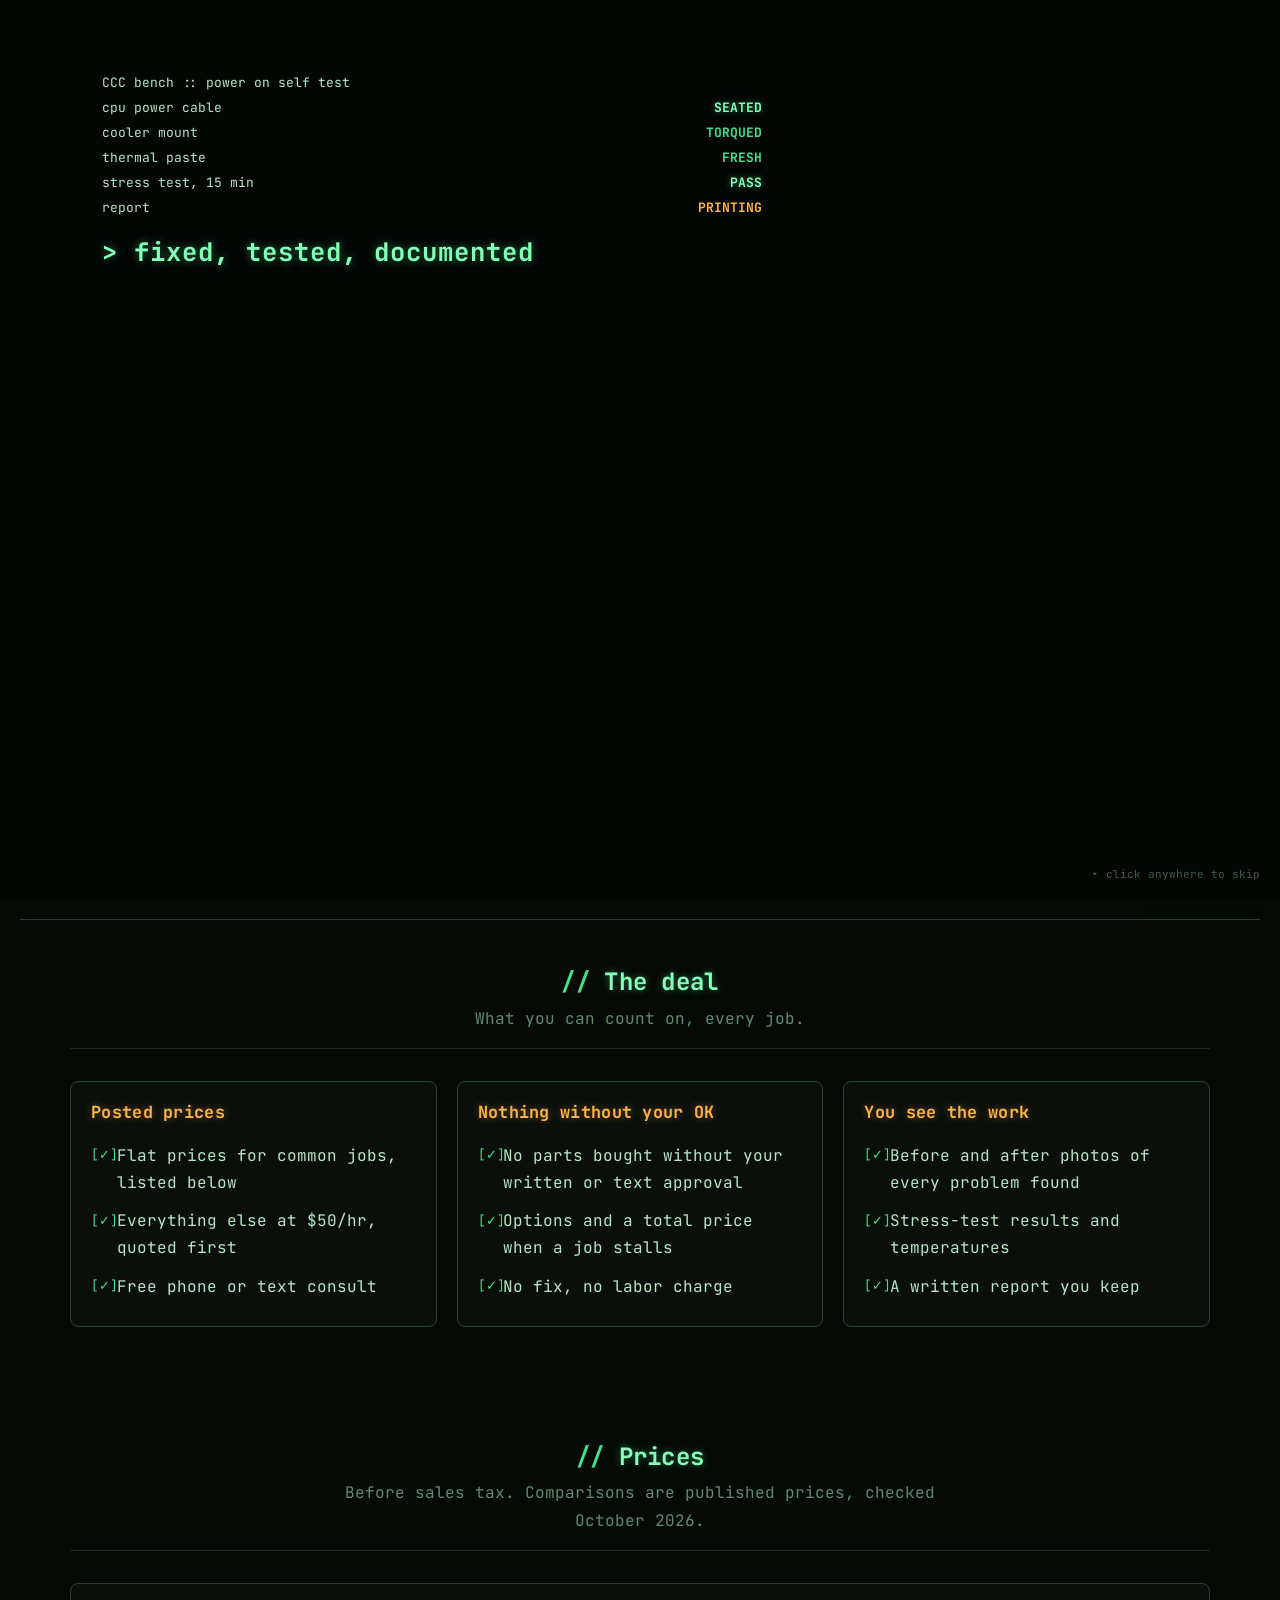
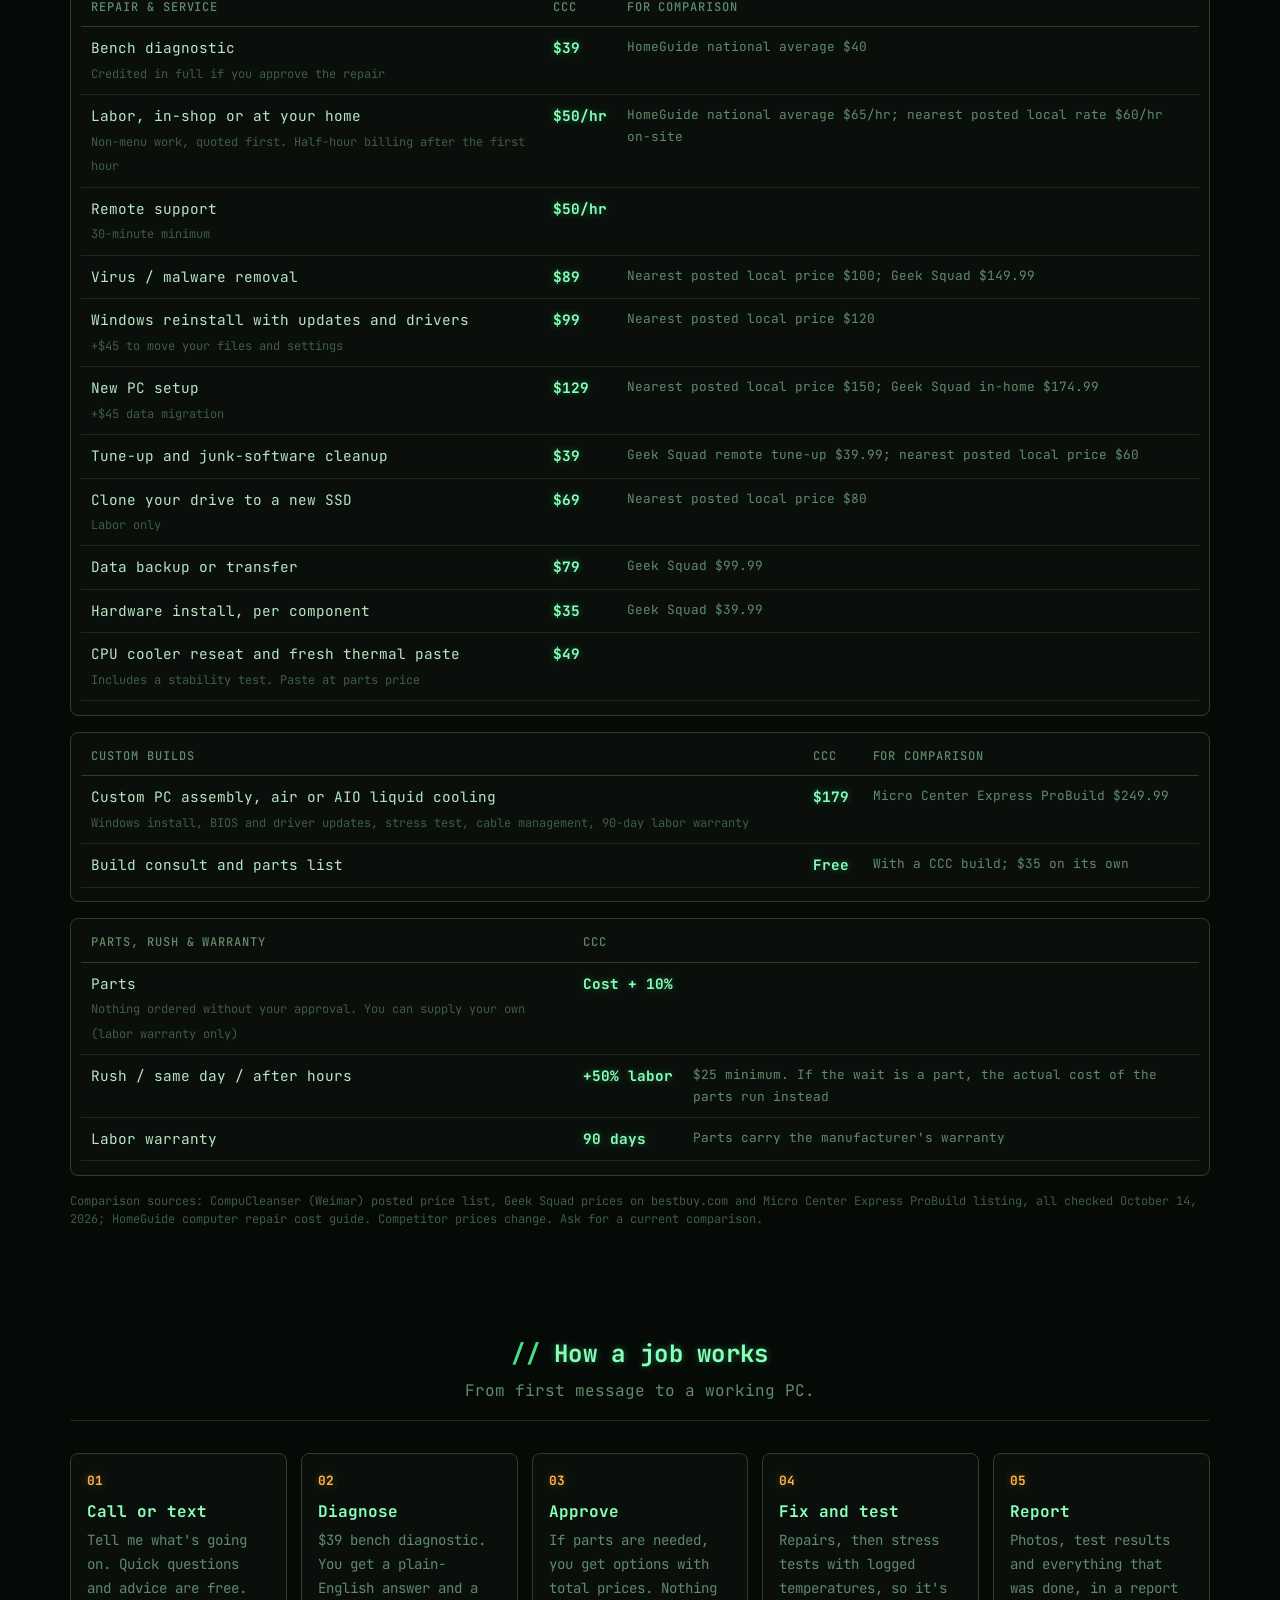
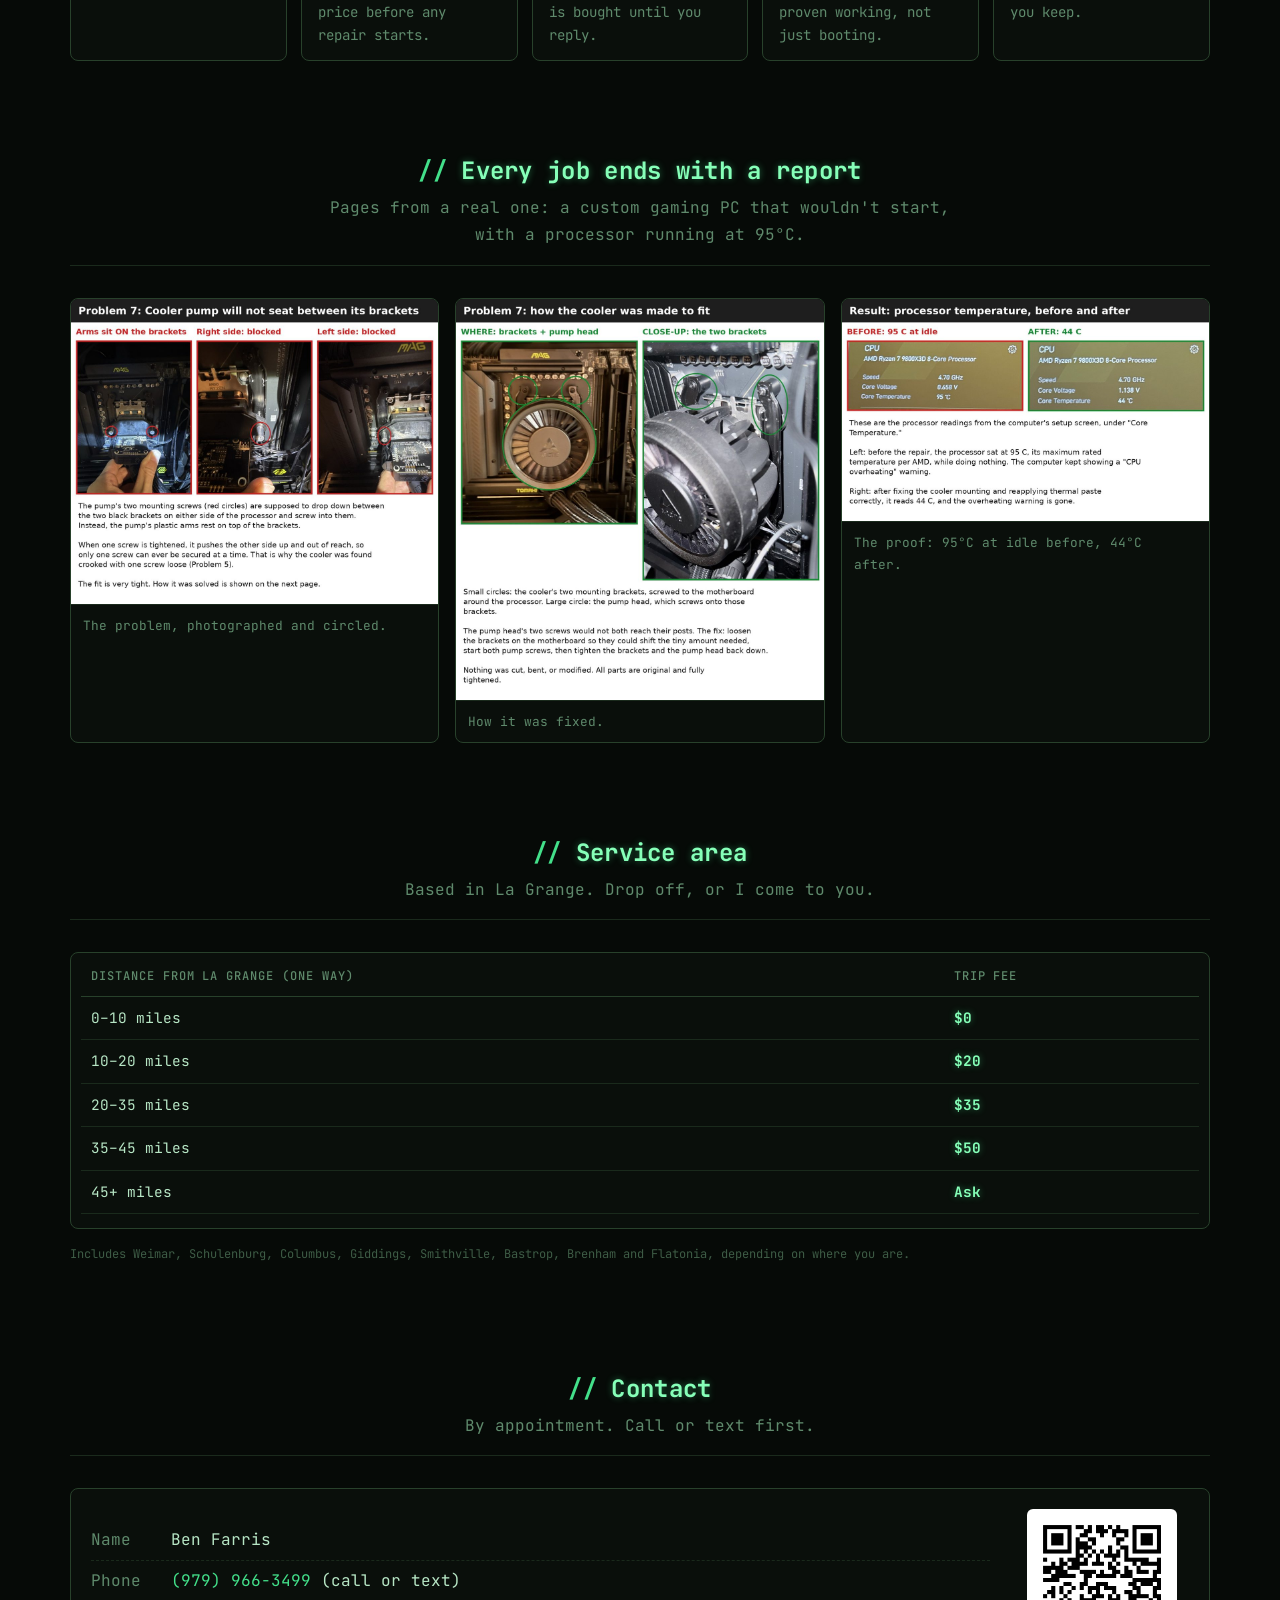
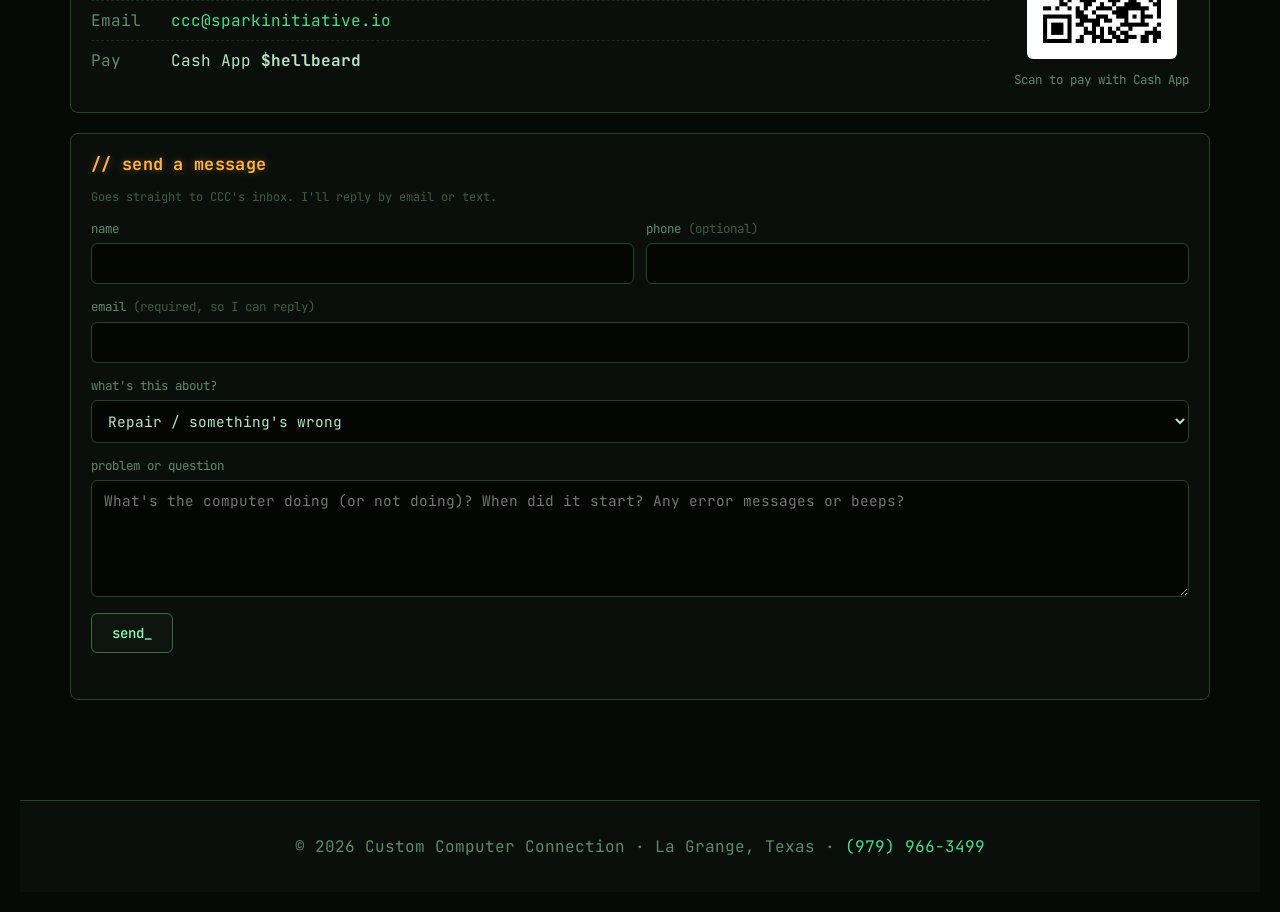
==== commit 03211b03: "Contact form: switch from Web3Forms to FormSubmit Co-Authored-By: Claude Opus 5.5 <noreply@anthropic" ====
--- a/index.html
+++ b/index.html
@@ -232,11 +232,11 @@
       <div class="panel msg-panel">
         <h3>// send a message</h3>
         <p class="fine" style="margin-bottom:12px">Goes straight to CCC's inbox. I'll reply by email or text.</p>
-        <form id="msgForm" class="msg-form" action="https://api.web3forms.com/submit" method="POST" novalidate>
-          <input type="hidden" name="access_key" value="WEB3FORMS_ACCESS_KEY">
-          <input type="hidden" name="subject" value="New message from the CCC website">
-          <input type="hidden" name="from_name" value="CCC website">
-          <input type="checkbox" name="botcheck" class="hp" tabindex="-1" autocomplete="off">
+        <form id="msgForm" class="msg-form" action="https://formsubmit.co/ajax/ccc@sparkinitiative.io" method="POST" novalidate>
+          <input type="hidden" name="_subject" value="New message from the CCC website">
+          <input type="hidden" name="_template" value="table">
+          <input type="hidden" name="_captcha" value="false">
+          <input type="text" name="_honey" class="hp" tabindex="-1" autocomplete="off">
           <div class="row2">
             <label>name<input type="text" name="name" required autocomplete="name"></label>
             <label>phone <span class="opt">(optional)</span><input type="tel" name="phone" autocomplete="tel"></label>
@@ -293,9 +293,9 @@
         if(!ms.value.trim()) return bad(ms,'please describe the problem or ask your question.');
         const btn=f.querySelector('button'); btn.disabled=true; st.className='form-status'; st.textContent='> sending...';
         try{
-          const r=await fetch(f.action,{method:'POST',headers:{'Accept':'application/json'},body:new FormData(f)});
+          const r=await fetch(f.action,{method:'POST',headers:{'Content-Type':'application/json','Accept':'application/json'},body:JSON.stringify(Object.fromEntries(new FormData(f)))});
           const j=await r.json().catch(()=>({}));
-          if(r.ok && j.success){ st.className='form-status ok'; st.textContent='> message sent. Thanks, I\'ll get back to you soon.'; f.reset(); }
+          if(r.ok && (j.success===true || j.success==='true')){ st.className='form-status ok'; st.textContent='> message sent. Thanks, I\'ll get back to you soon.'; f.reset(); }
           else throw new Error(j.message||('HTTP '+r.status));
         }catch(err){ st.className='form-status err'; st.textContent='> send failed. Please text (979) 966-3499 or email ccc@sparkinitiative.io instead.'; }
         btn.disabled=false;
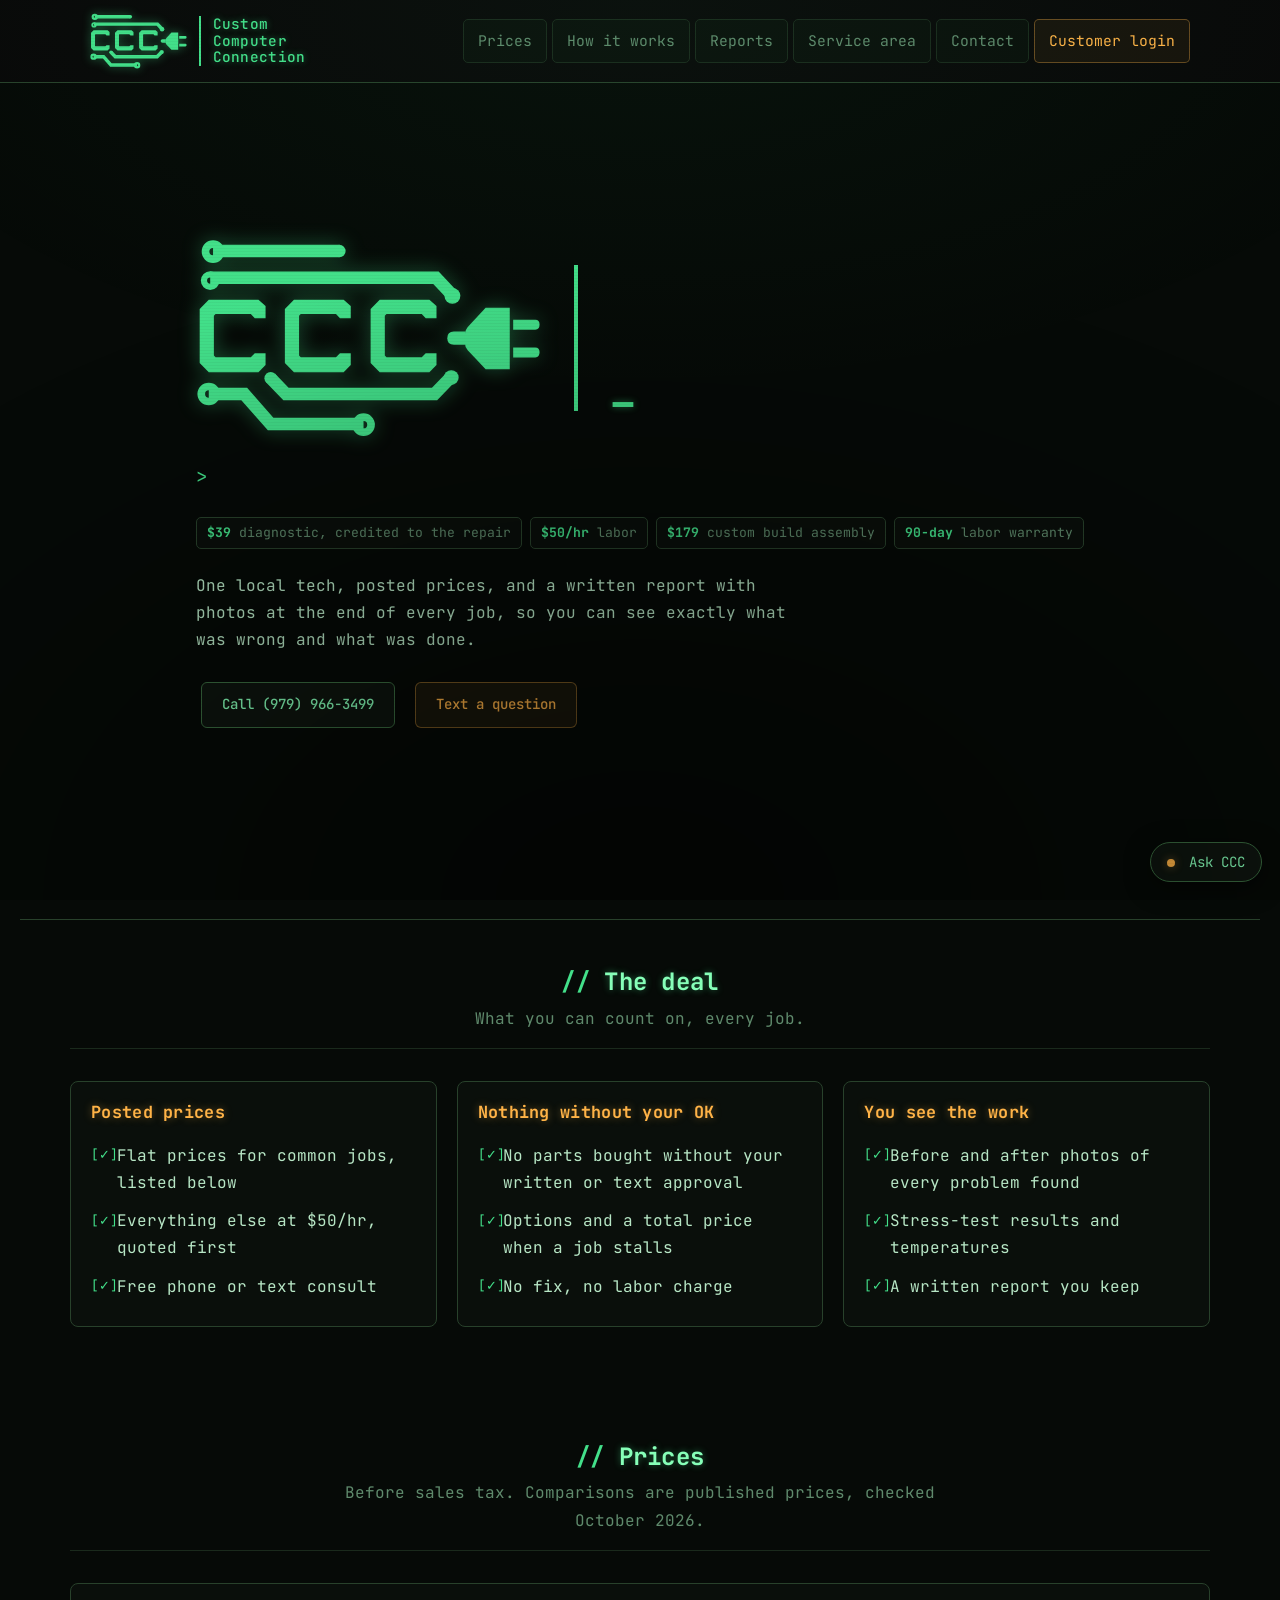
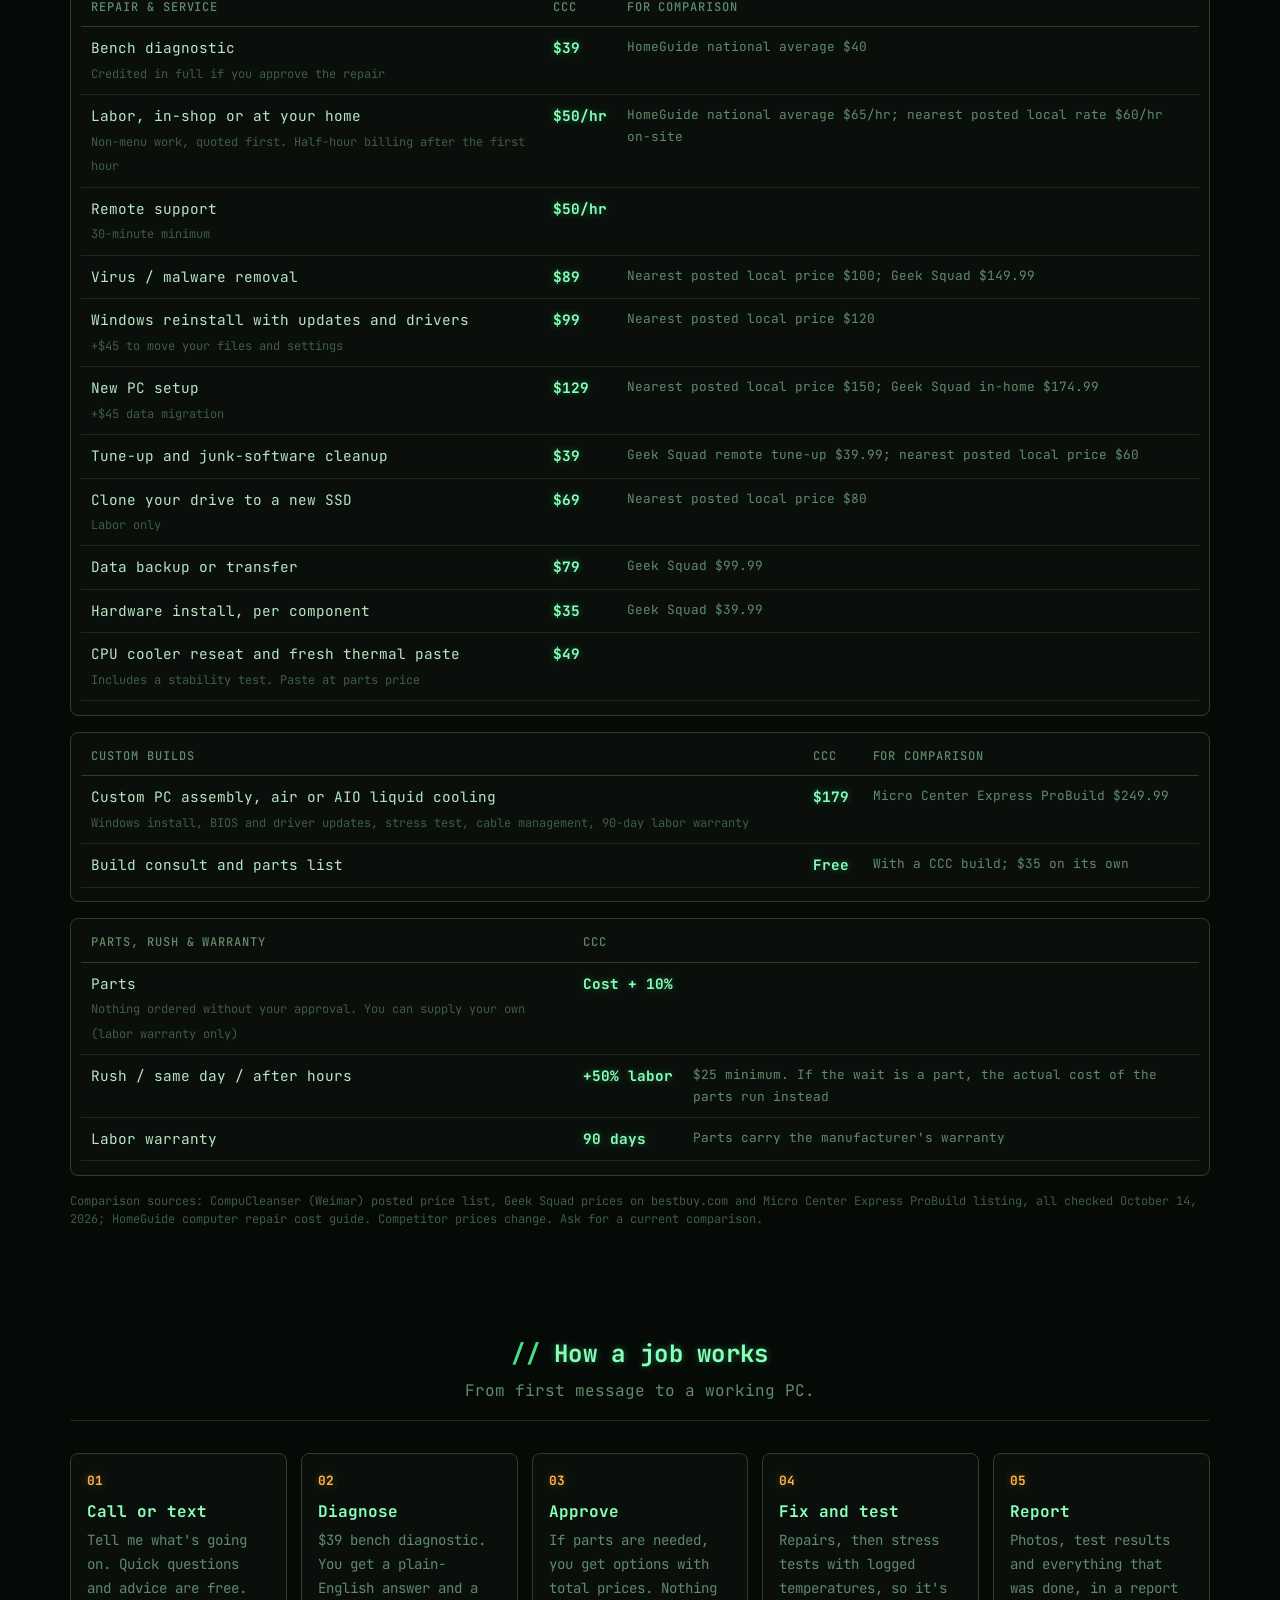
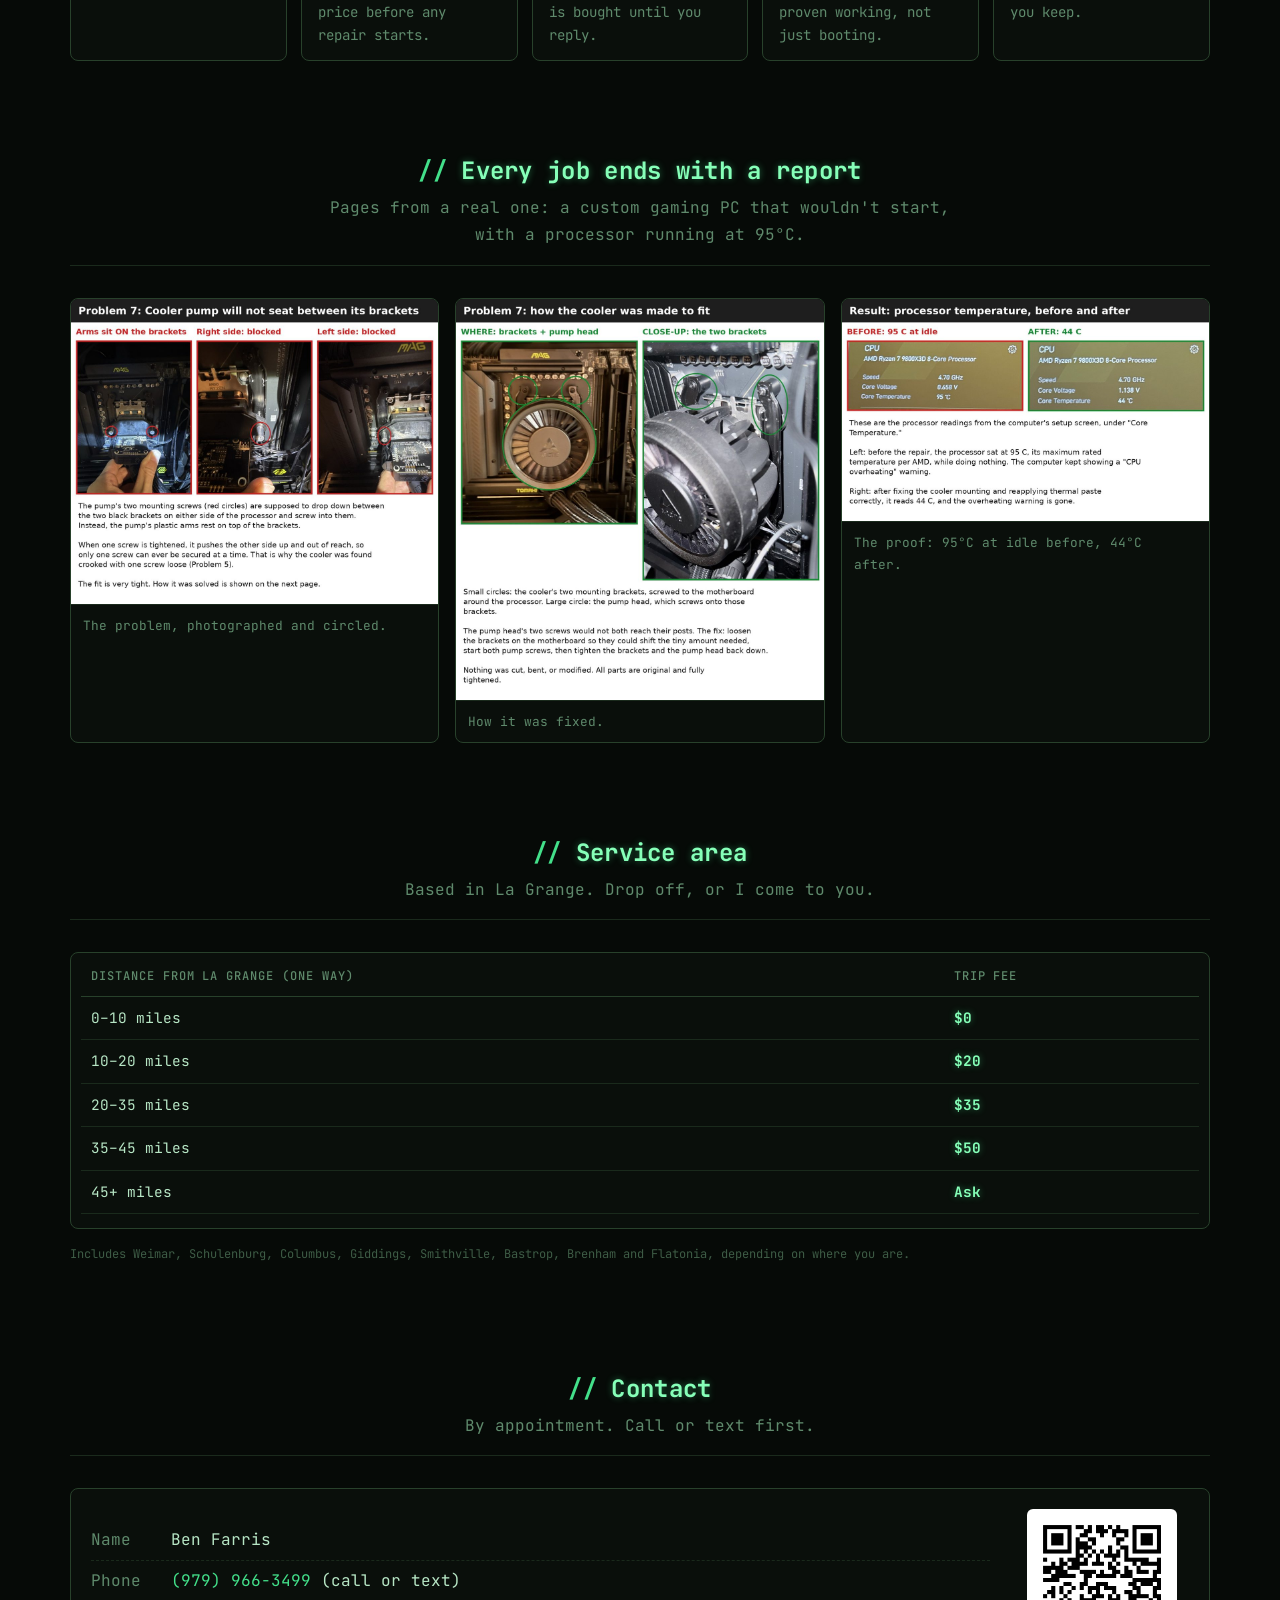
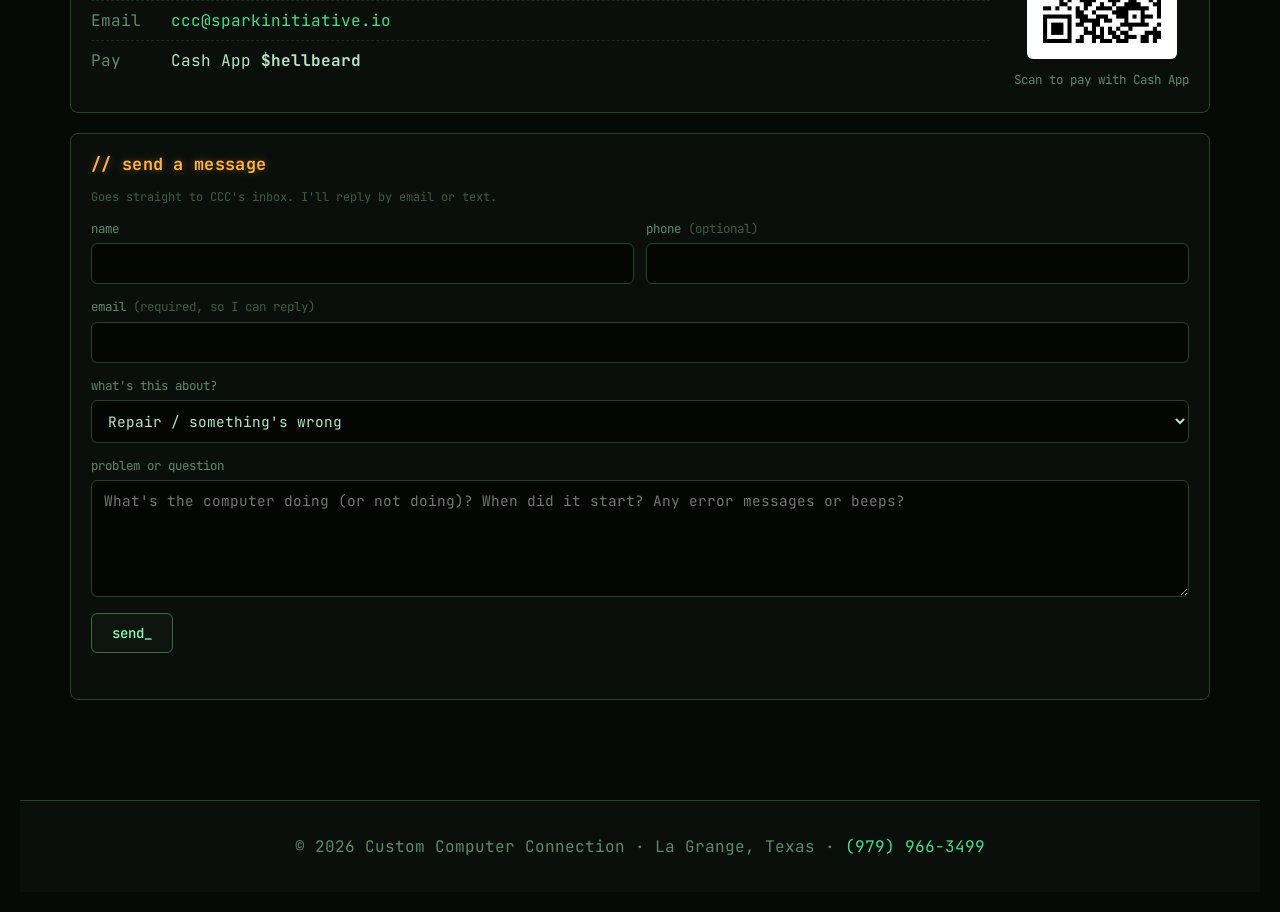
==== commit 8bde5203: "Customer login now points to portal.customcomputerconnection.com Co-Authored-By: Claude Opus 5.5 <no" ====
--- a/index.html
+++ b/index.html
@@ -47,7 +47,7 @@
         <li><a href="#reports">Reports</a></li>
         <li><a href="#area">Service area</a></li>
         <li><a href="#contact">Contact</a></li>
-        <li><a href="portal.html" class="nav-portal">Customer login</a></li>
+        <li><a href="https://portal.customcomputerconnection.com/" class="nav-portal">Customer login</a></li>
       </ul>
     </div>
   </nav>
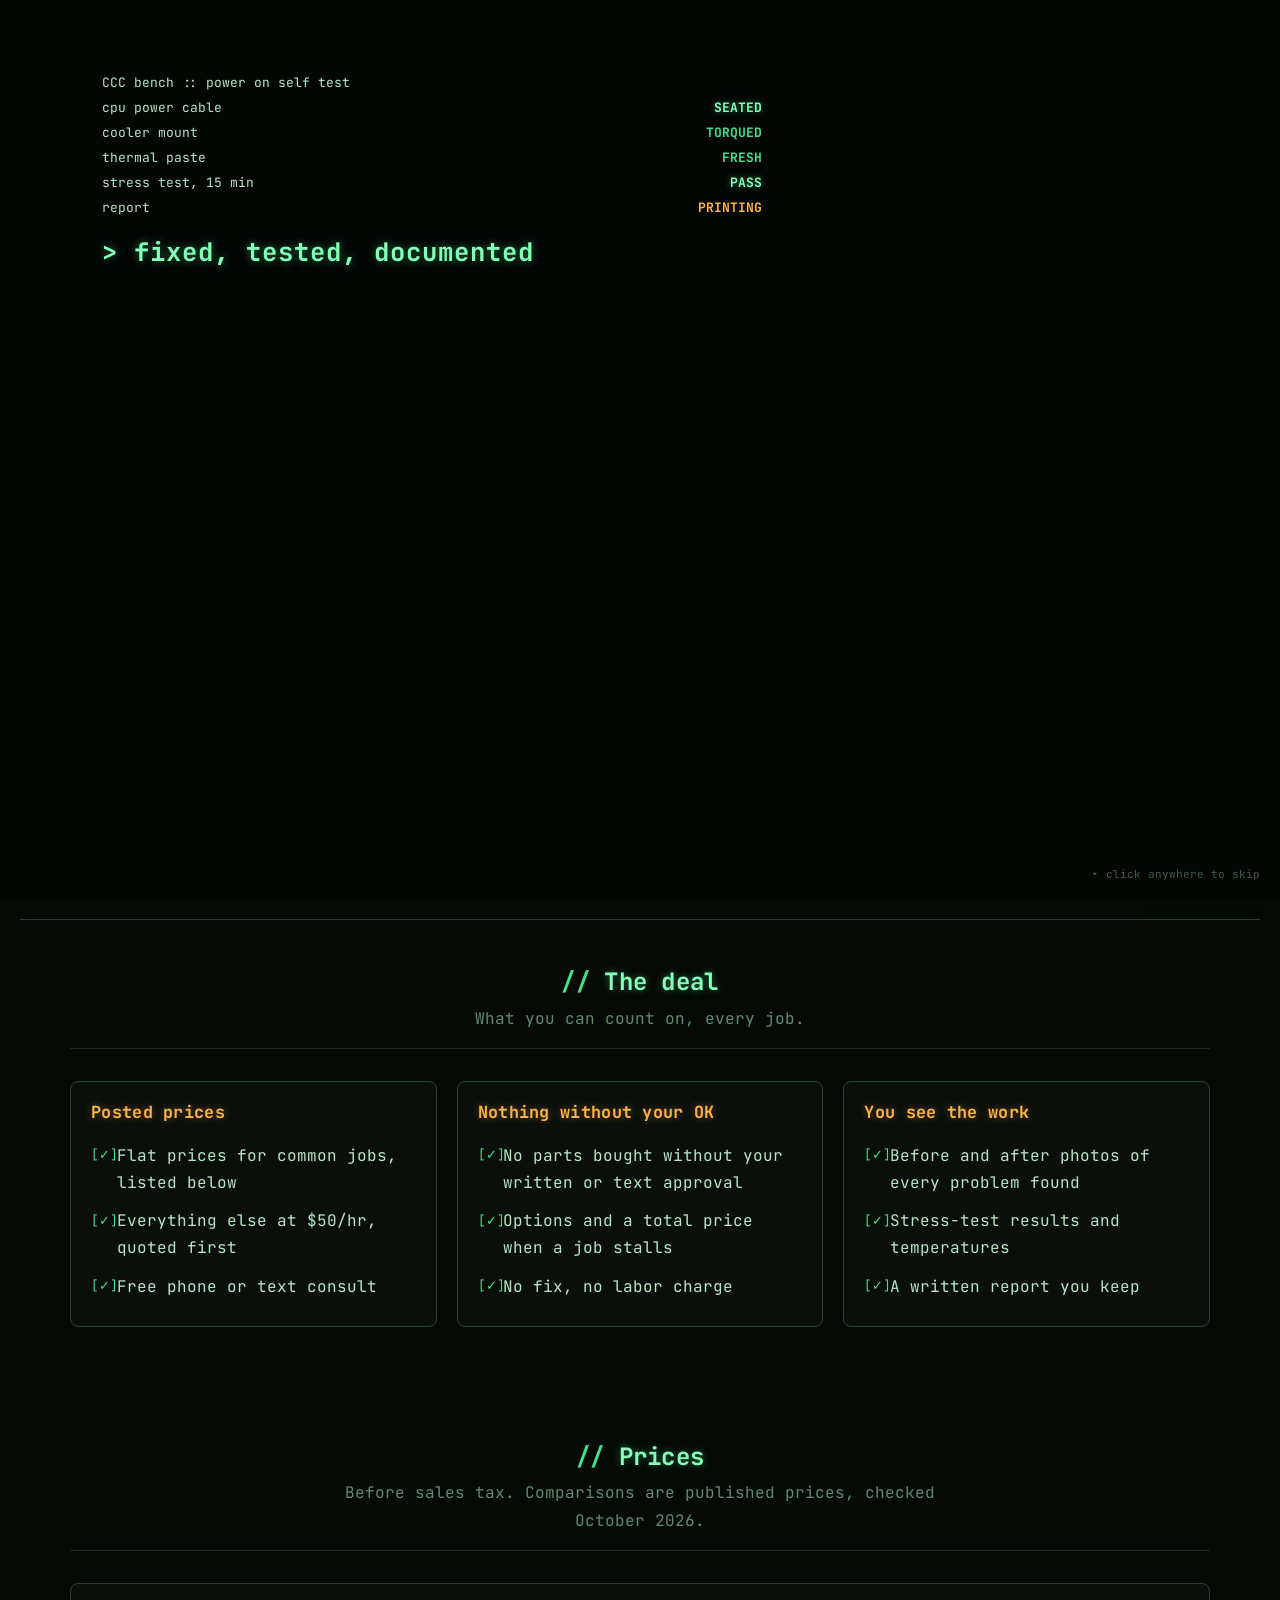
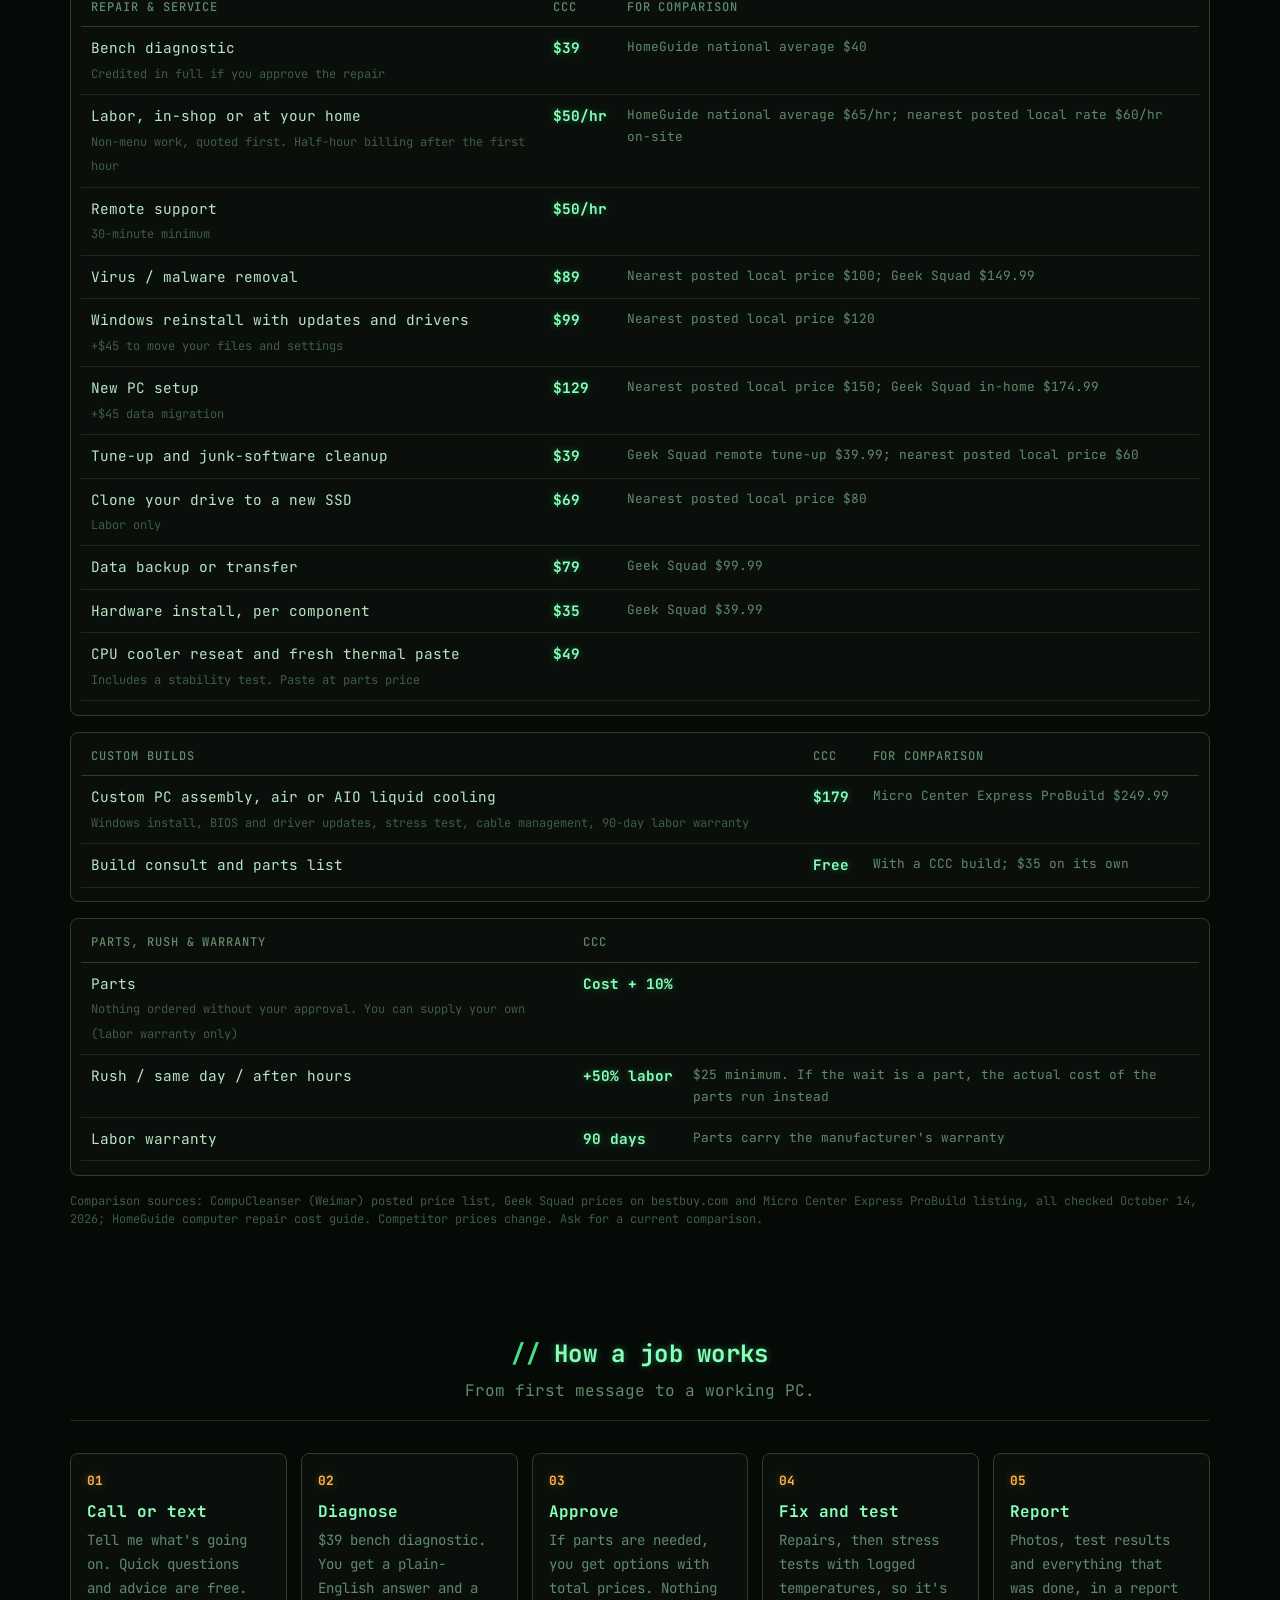
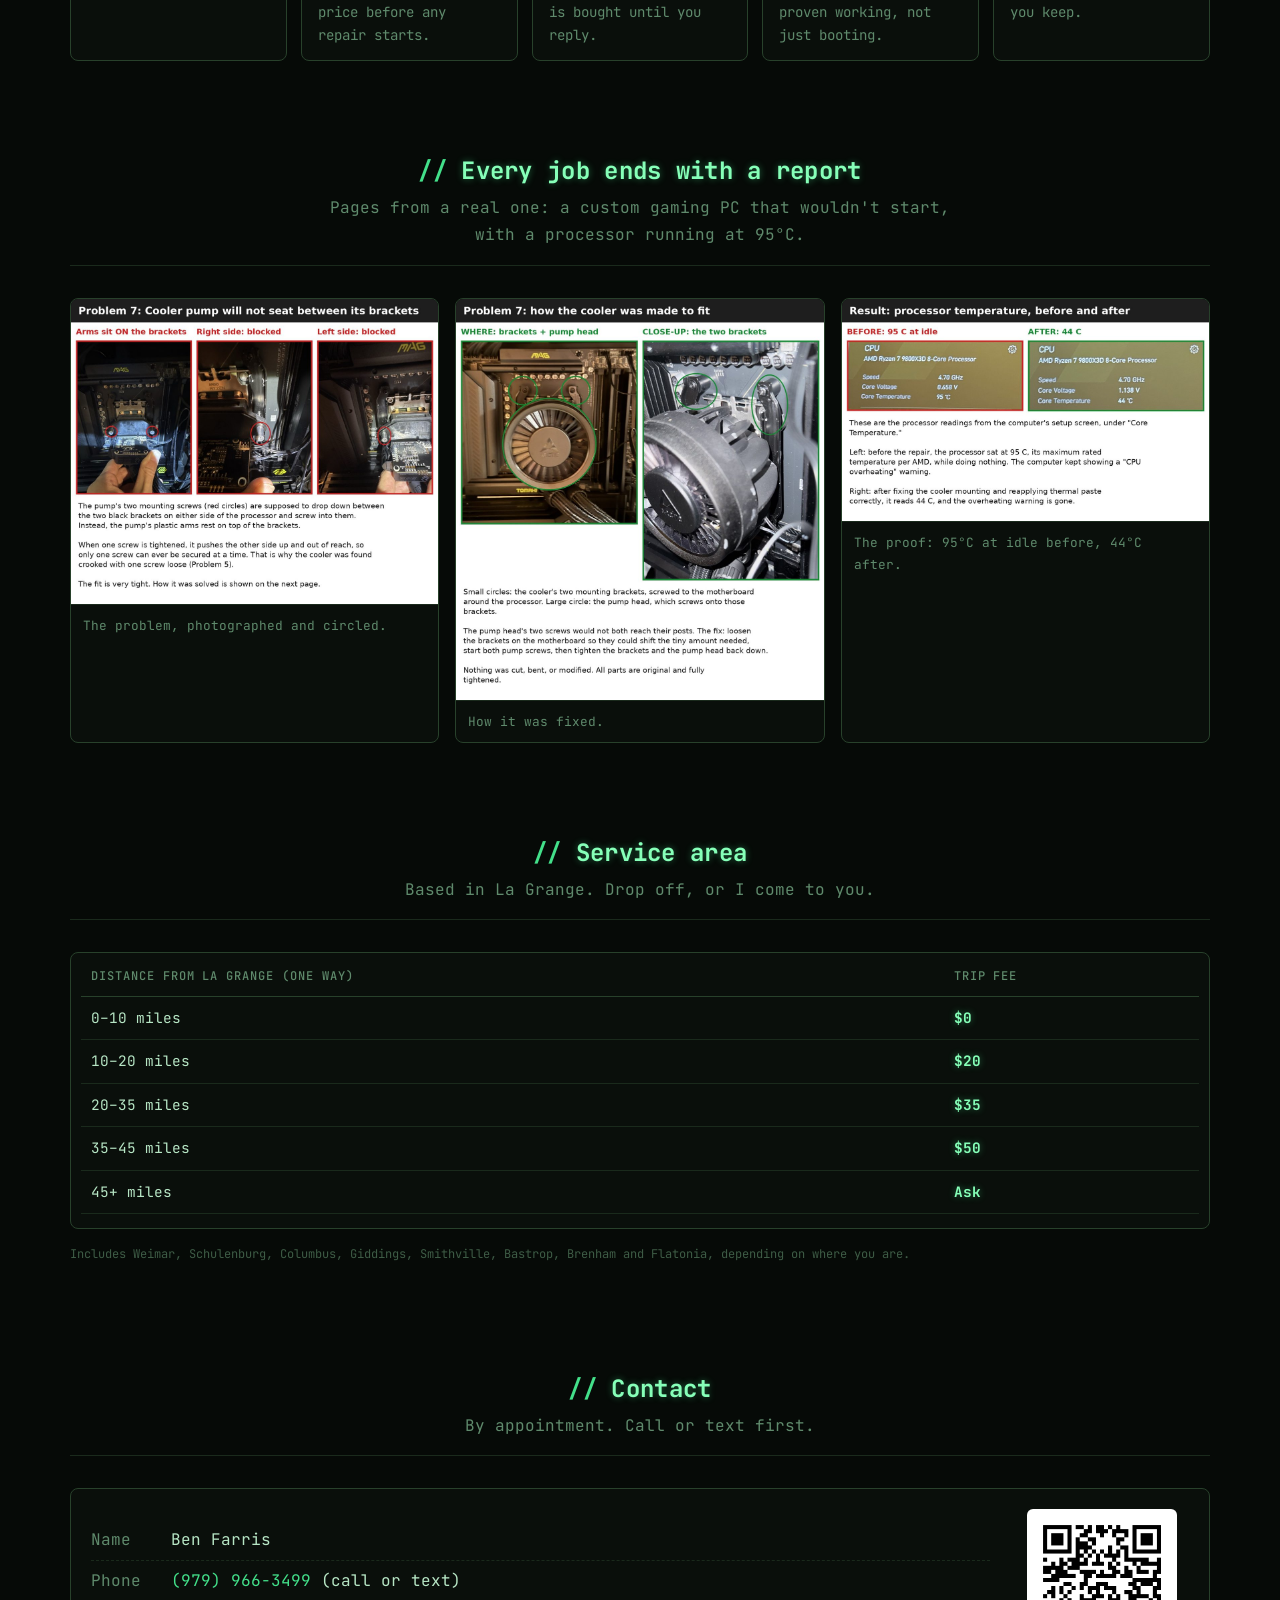
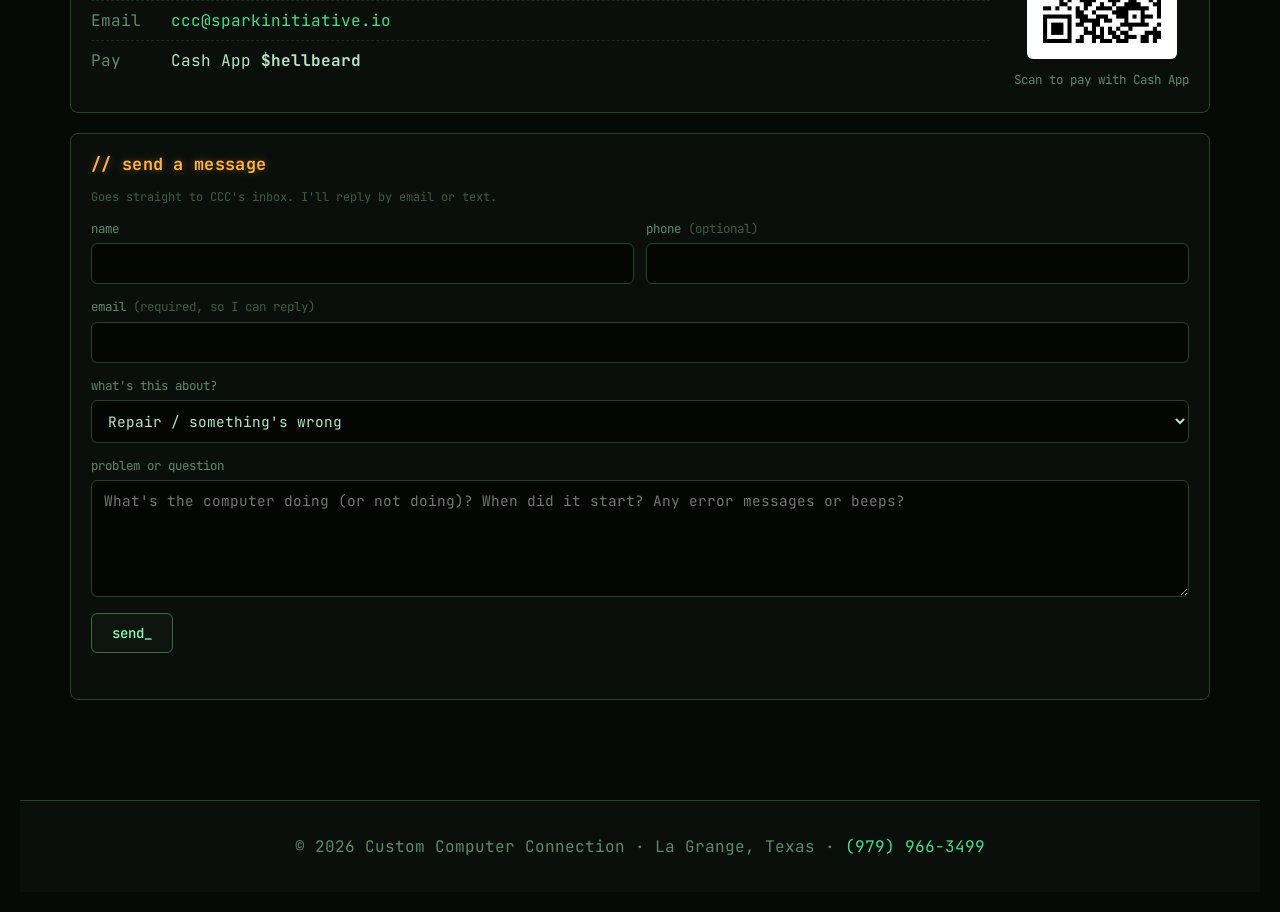
==== commit 2aab2a19: "Add For sale link to the shop Co-Authored-By: Claude Opus 5.5 <noreply@anthropic.com>  Claude-Sessio" ====
--- a/index.html
+++ b/index.html
@@ -47,6 +47,7 @@
         <li><a href="#reports">Reports</a></li>
         <li><a href="#area">Service area</a></li>
         <li><a href="#contact">Contact</a></li>
+        <li><a href="https://portal.customcomputerconnection.com/shop/">For sale</a></li>
         <li><a href="https://portal.customcomputerconnection.com/" class="nav-portal">Customer login</a></li>
       </ul>
     </div>
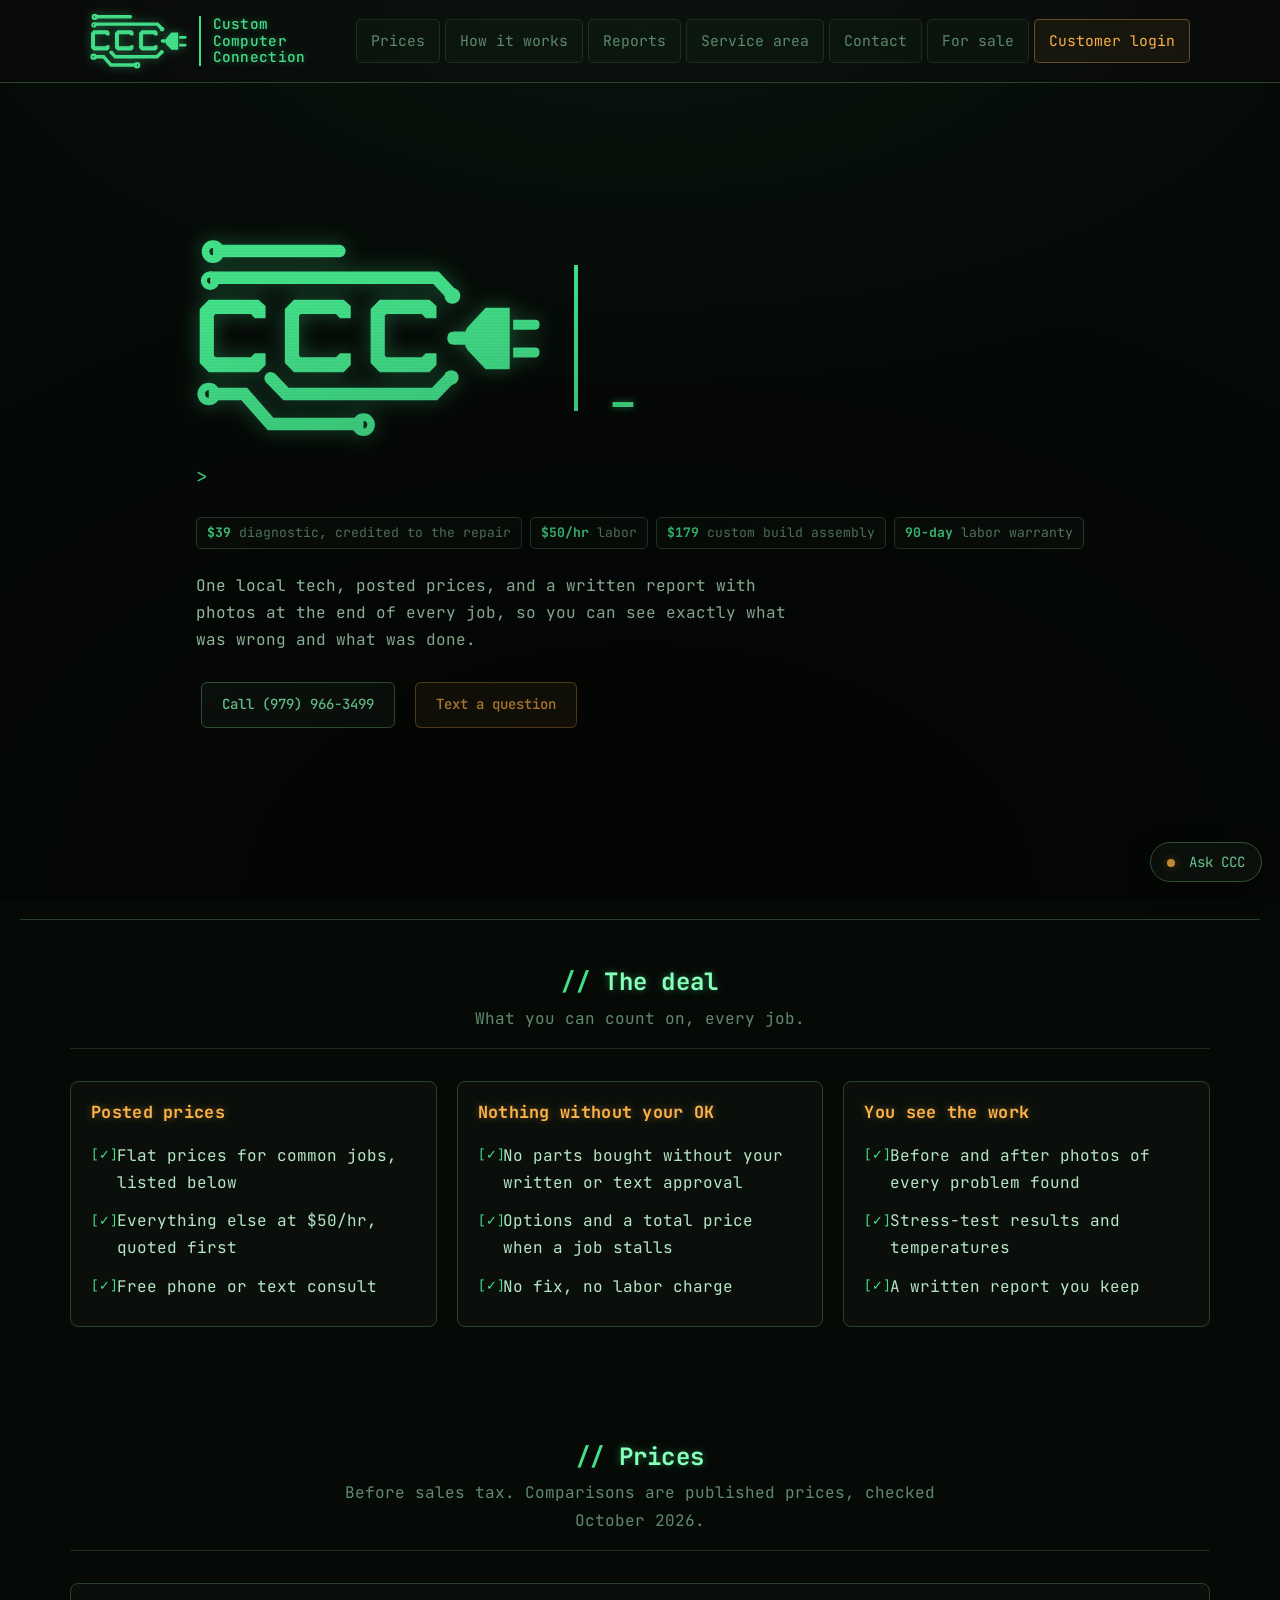
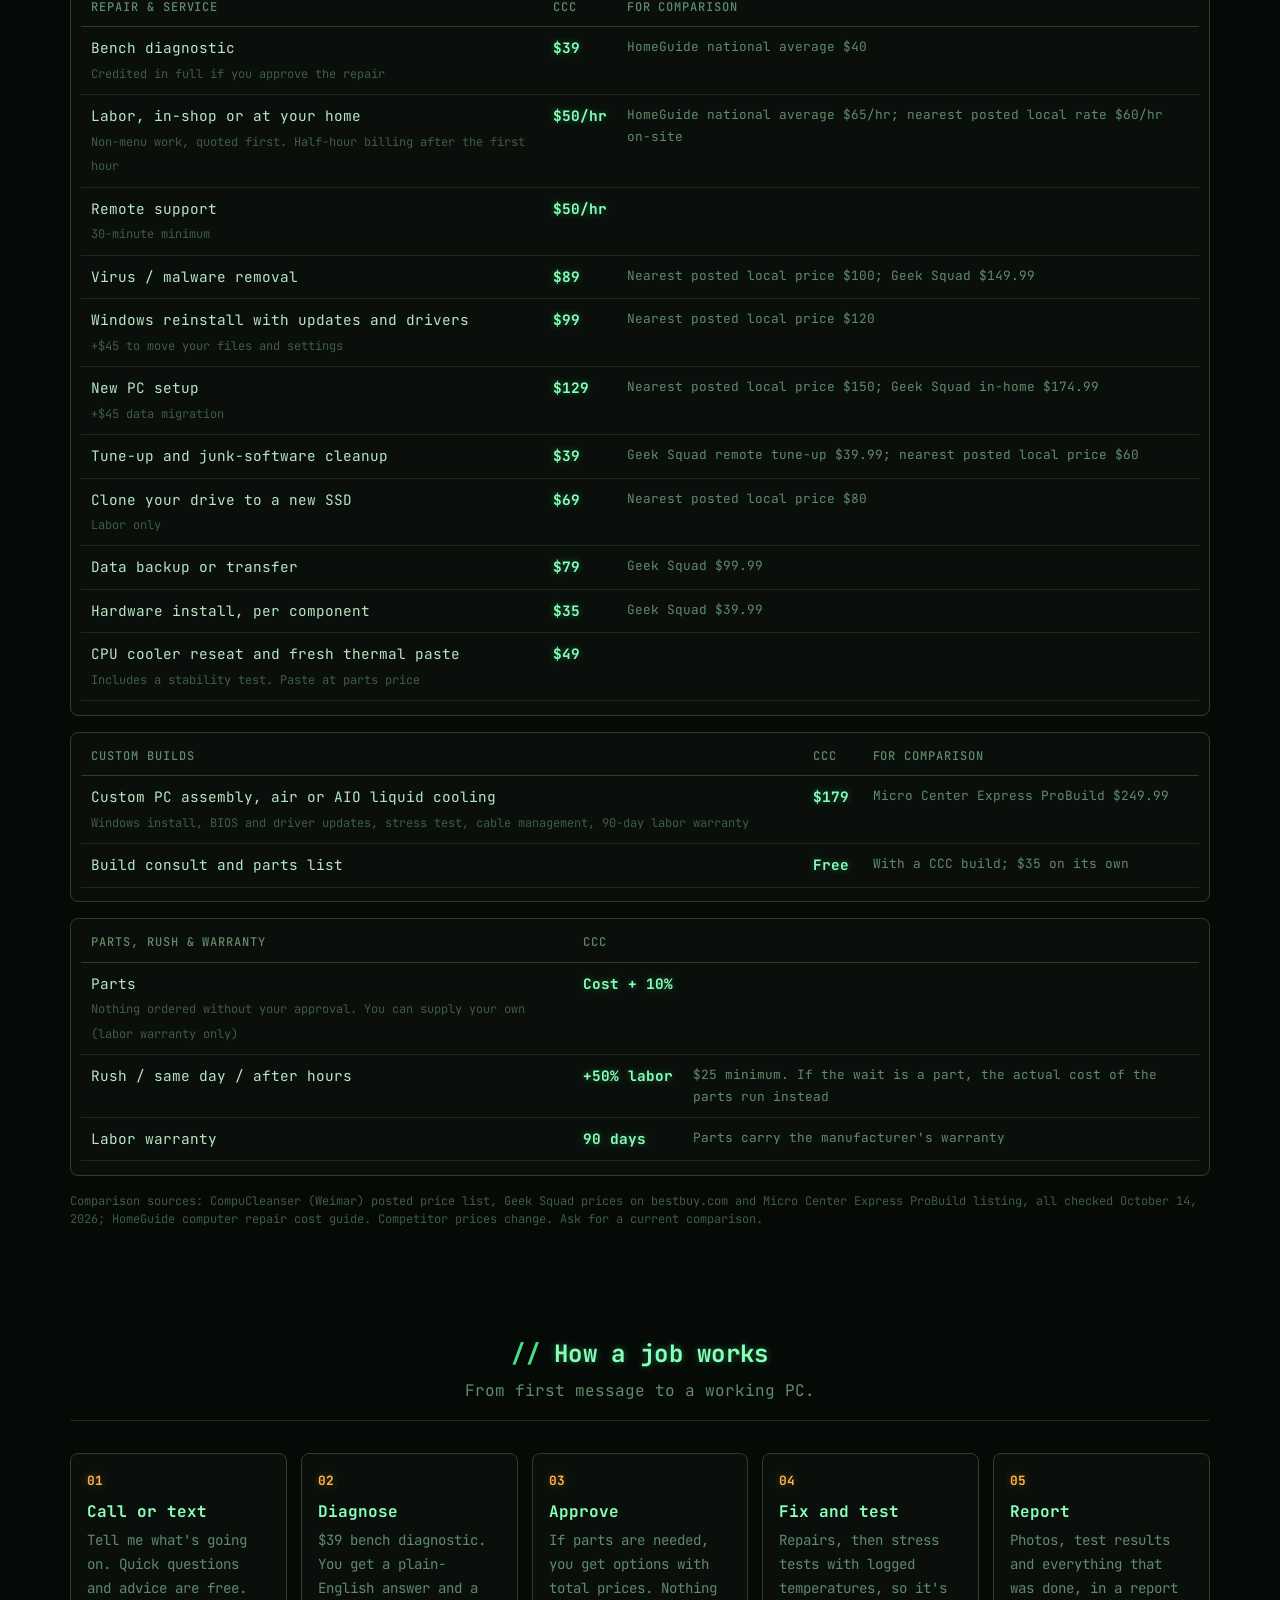
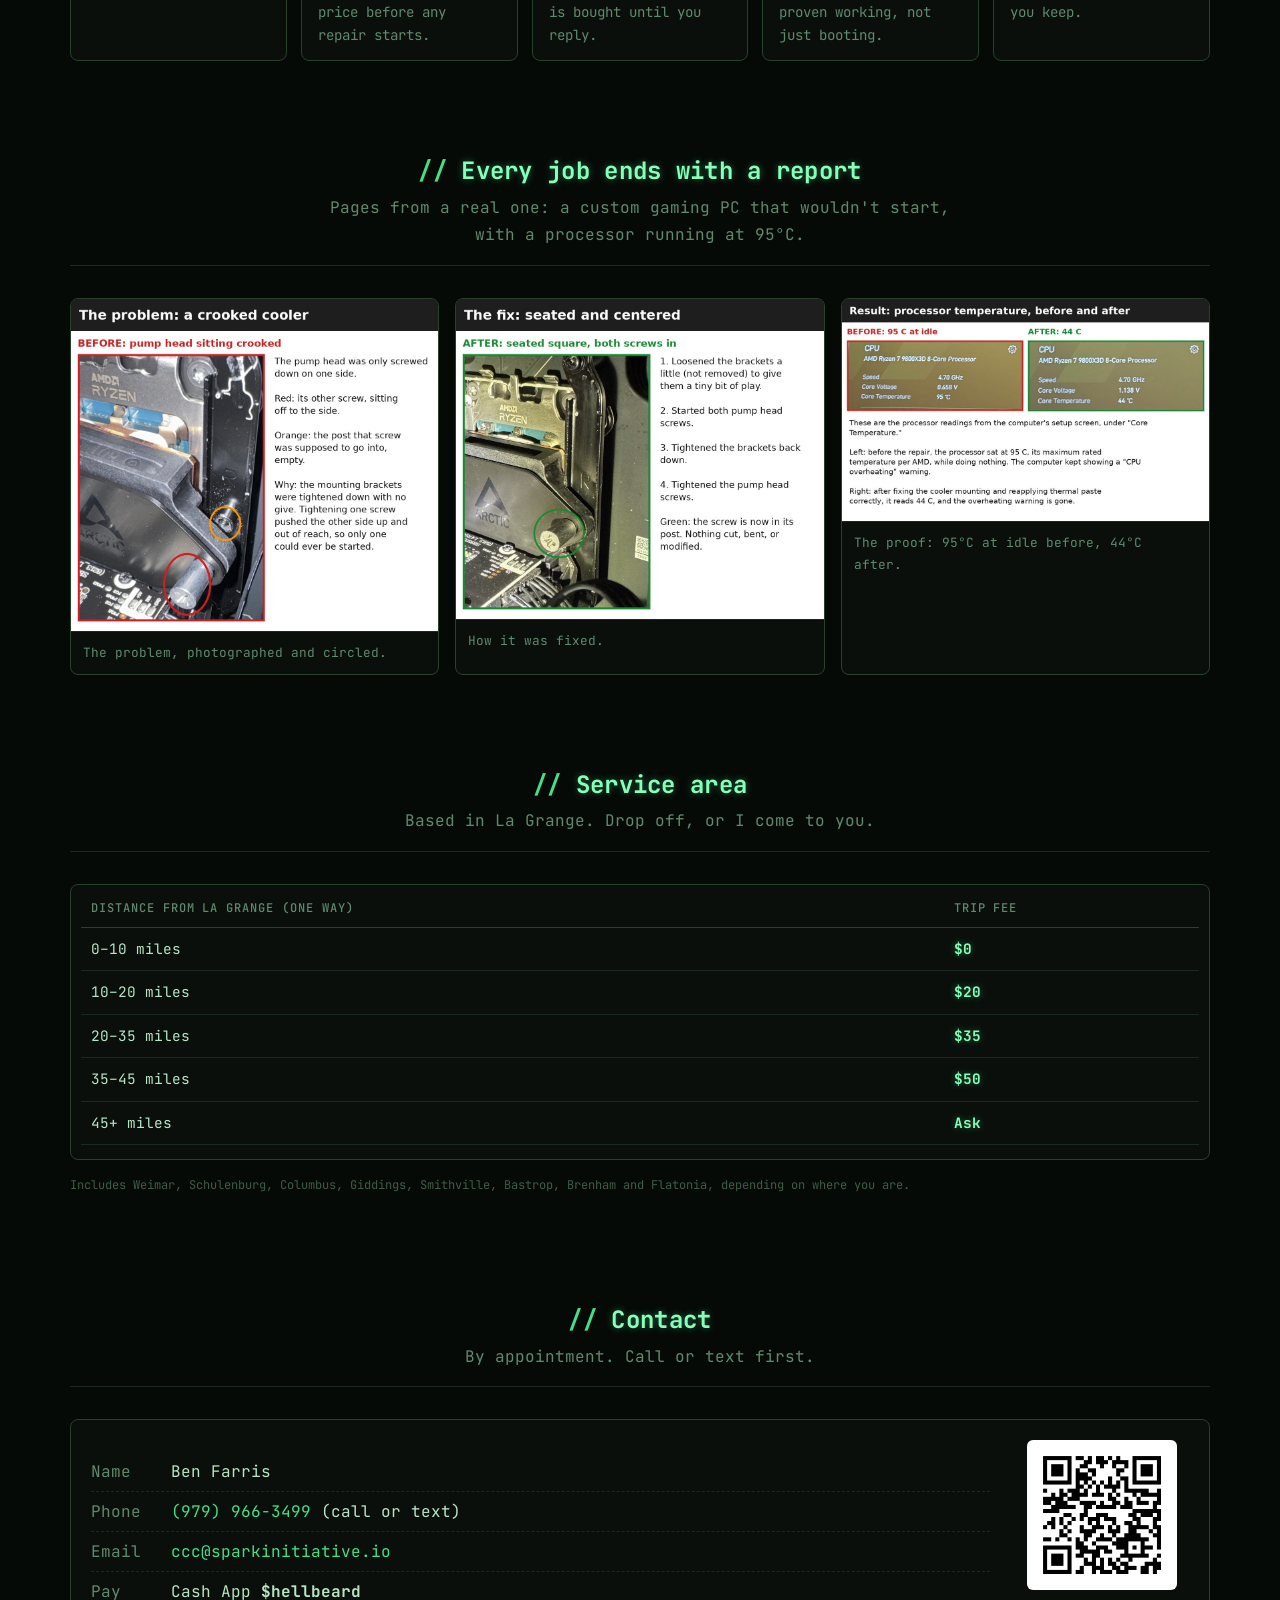
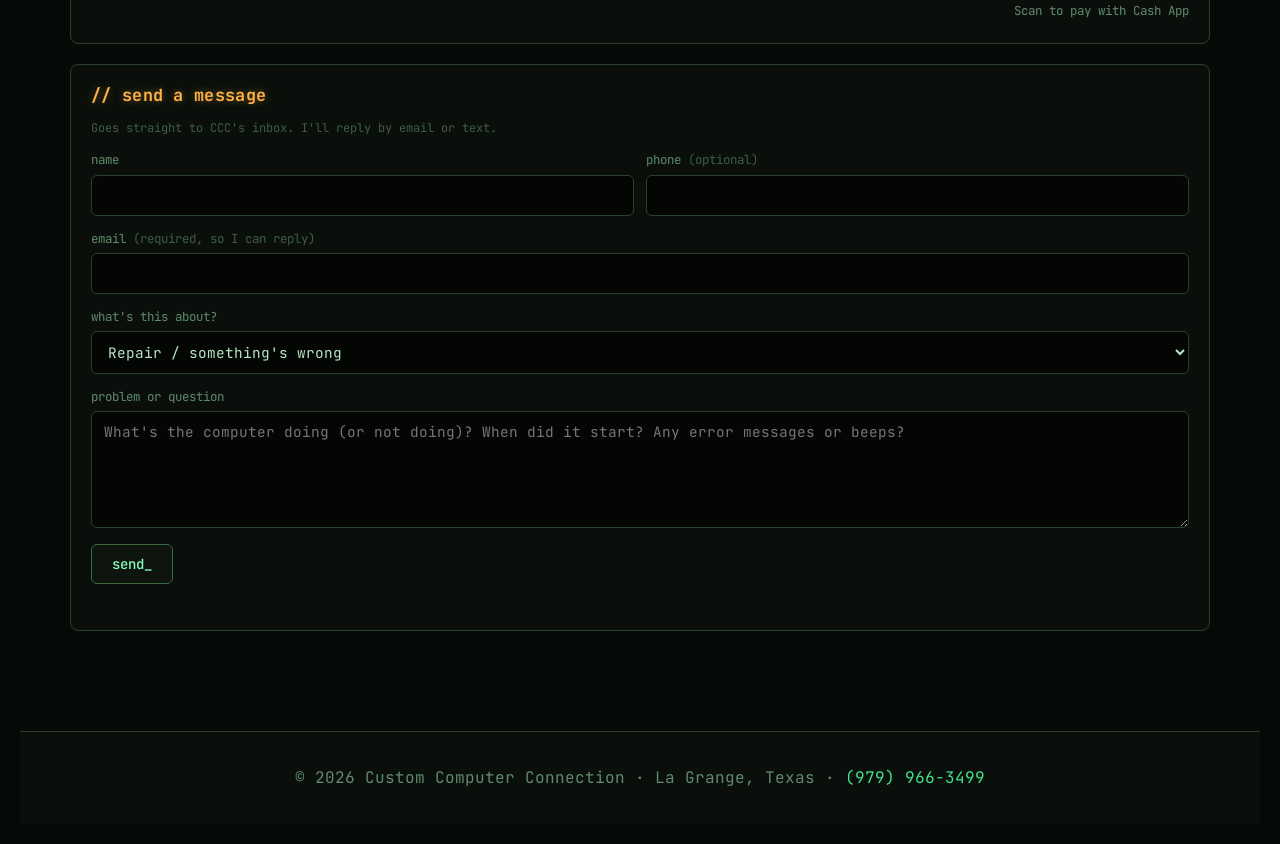
==== commit 68f95d90: "Sample report: before/after cooler photos, same angle Co-Authored-By: Claude Opus 5.5 <noreply@anthr" ====
--- a/index.html
+++ b/index.html
@@ -184,8 +184,8 @@
         <p>Pages from a real one: a custom gaming PC that wouldn't start, with a processor running at 95°C.</p>
       </div>
       <div class="shots">
-        <figure><img src="assets/img/report-problem.jpg" alt="Report page: circled photos showing a liquid cooler pump that would not seat between its brackets" loading="lazy"><figcaption>The problem, photographed and circled.</figcaption></figure>
-        <figure><img src="assets/img/report-fix.jpg" alt="Report page: annotated photos of the corrected cooler mount" loading="lazy"><figcaption>How it was fixed.</figcaption></figure>
+        <figure><img src="assets/img/report-problem.jpg" alt="Report page: before photo of a liquid cooler pump head sitting crooked, one screw off to the side of its empty post" loading="lazy"><figcaption>The problem, photographed and circled.</figcaption></figure>
+        <figure><img src="assets/img/report-fix.jpg" alt="Report page: after photo from the same angle, pump head seated square with the screw in its post, plus the four fix steps" loading="lazy"><figcaption>How it was fixed.</figcaption></figure>
         <figure><img src="assets/img/report-temps.jpg" alt="Report page: processor temperature 95 C before, 44 C after" loading="lazy"><figcaption>The proof: 95°C at idle before, 44°C after.</figcaption></figure>
       </div>
     </div>
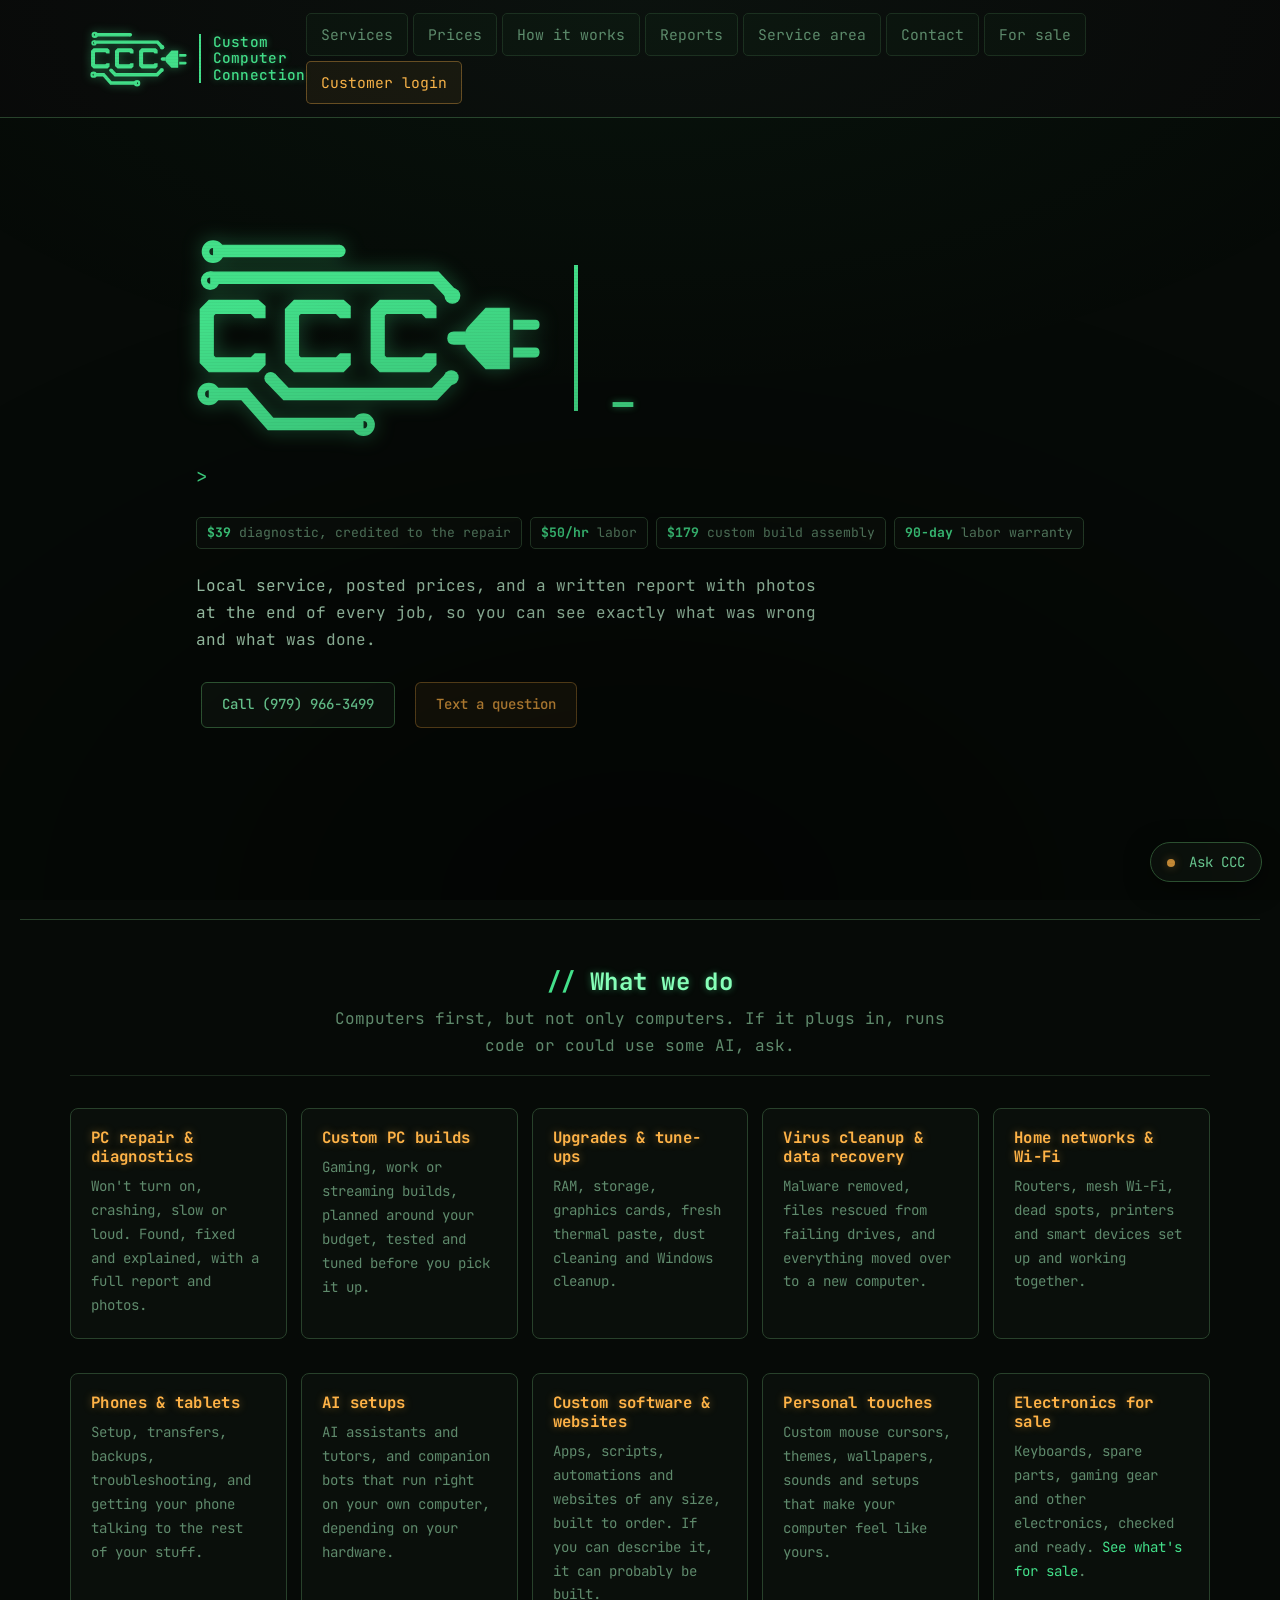
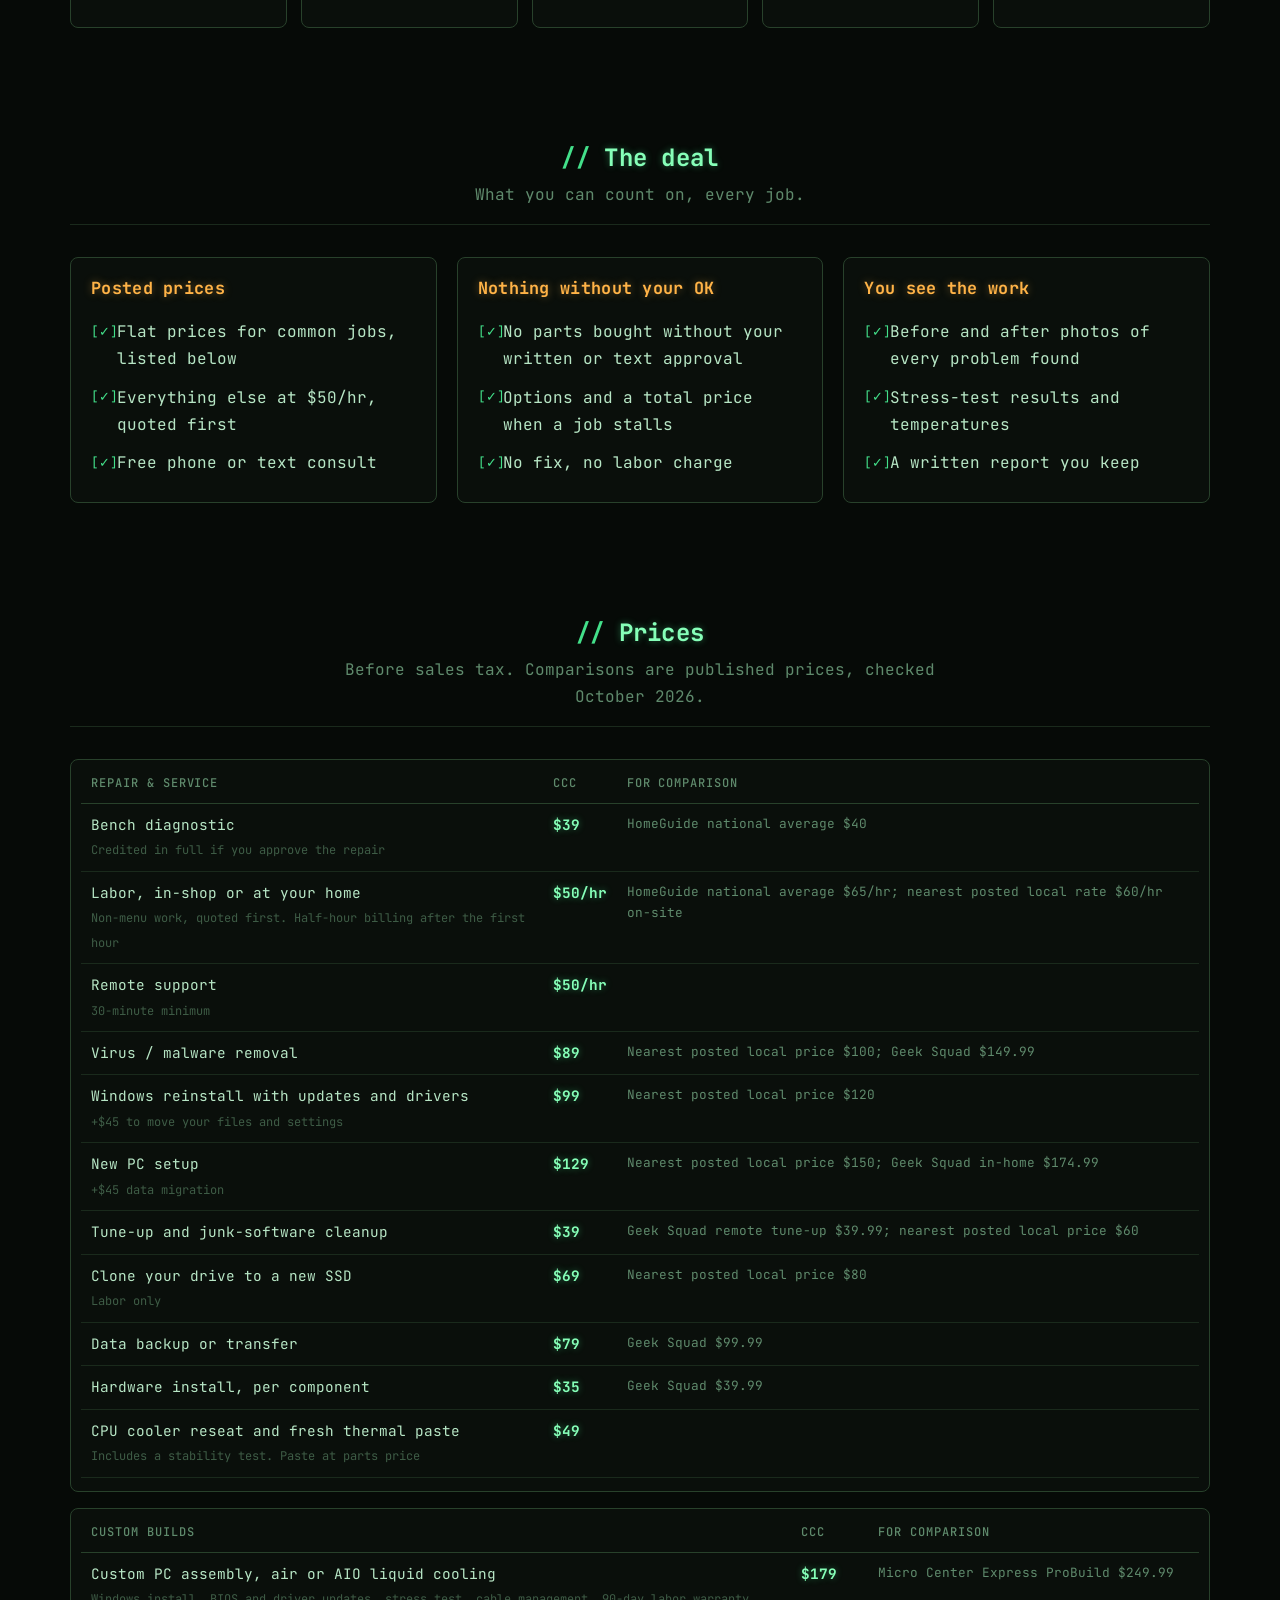
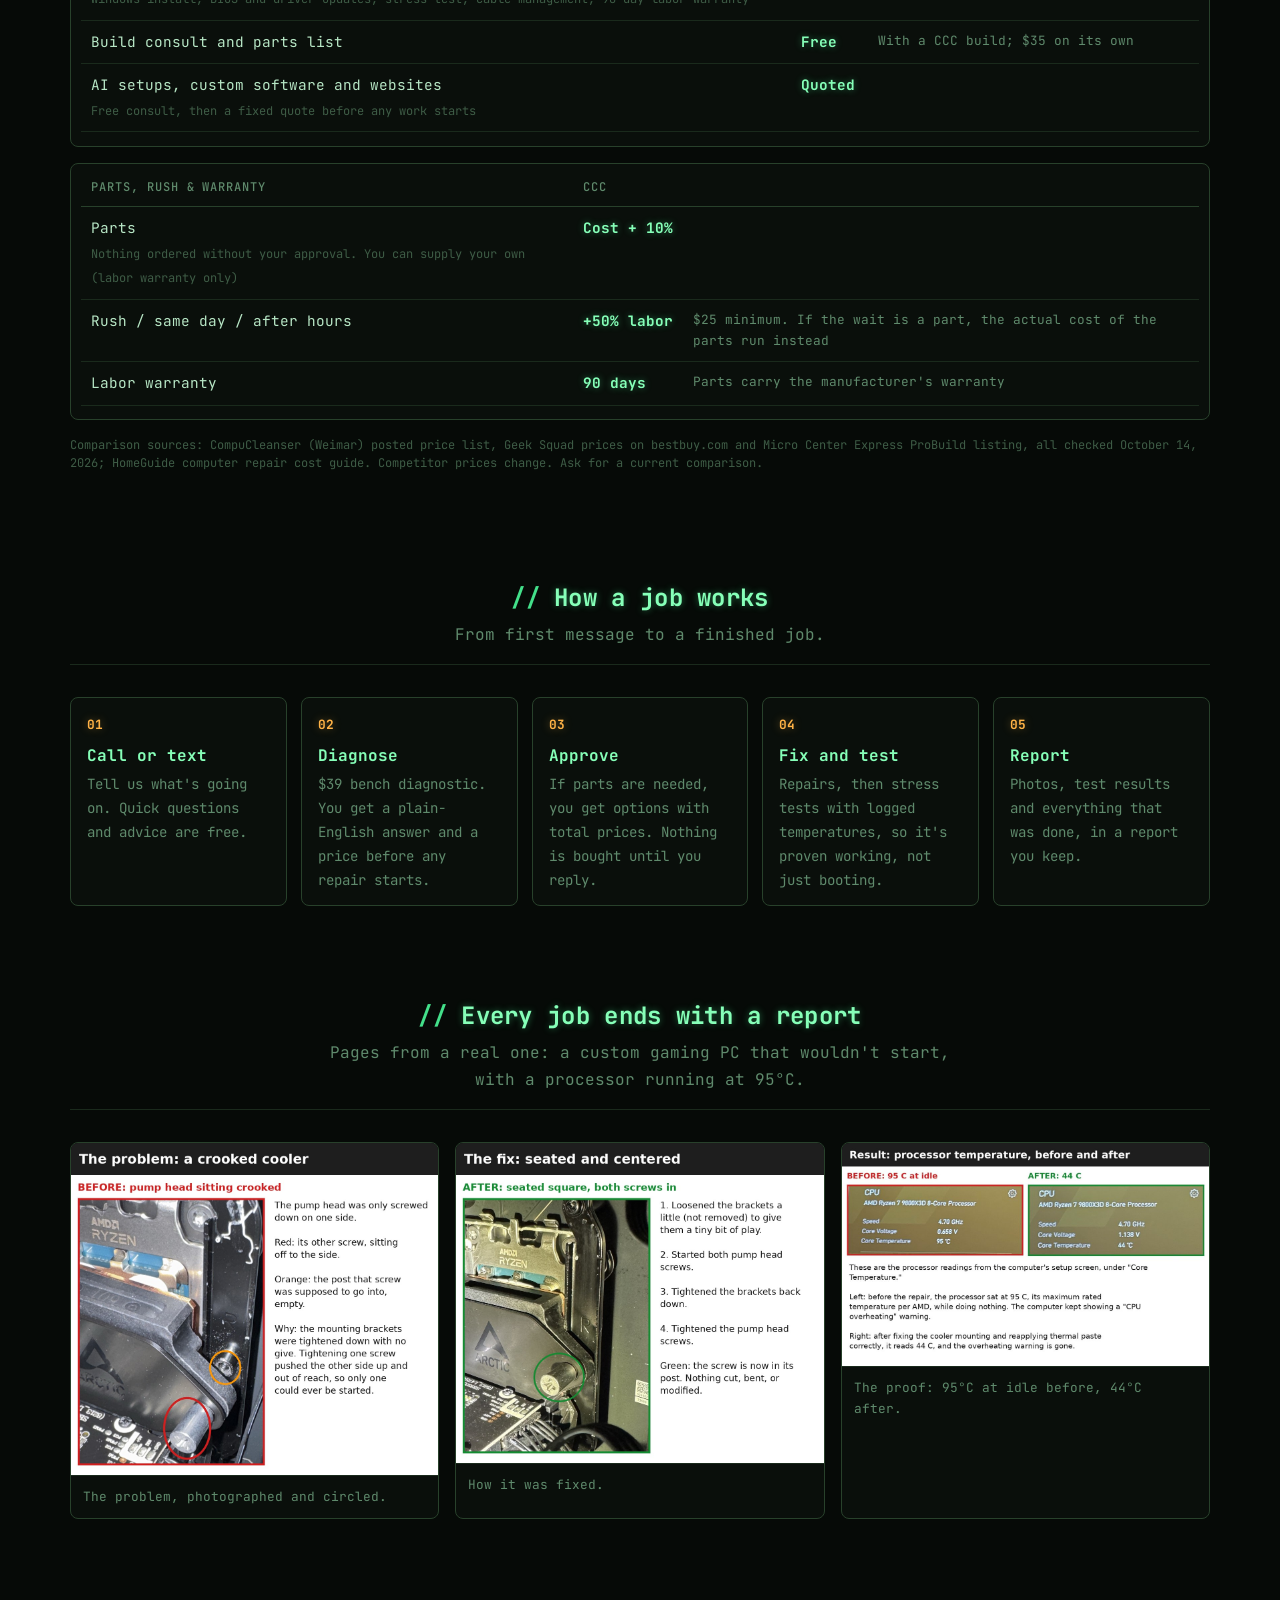
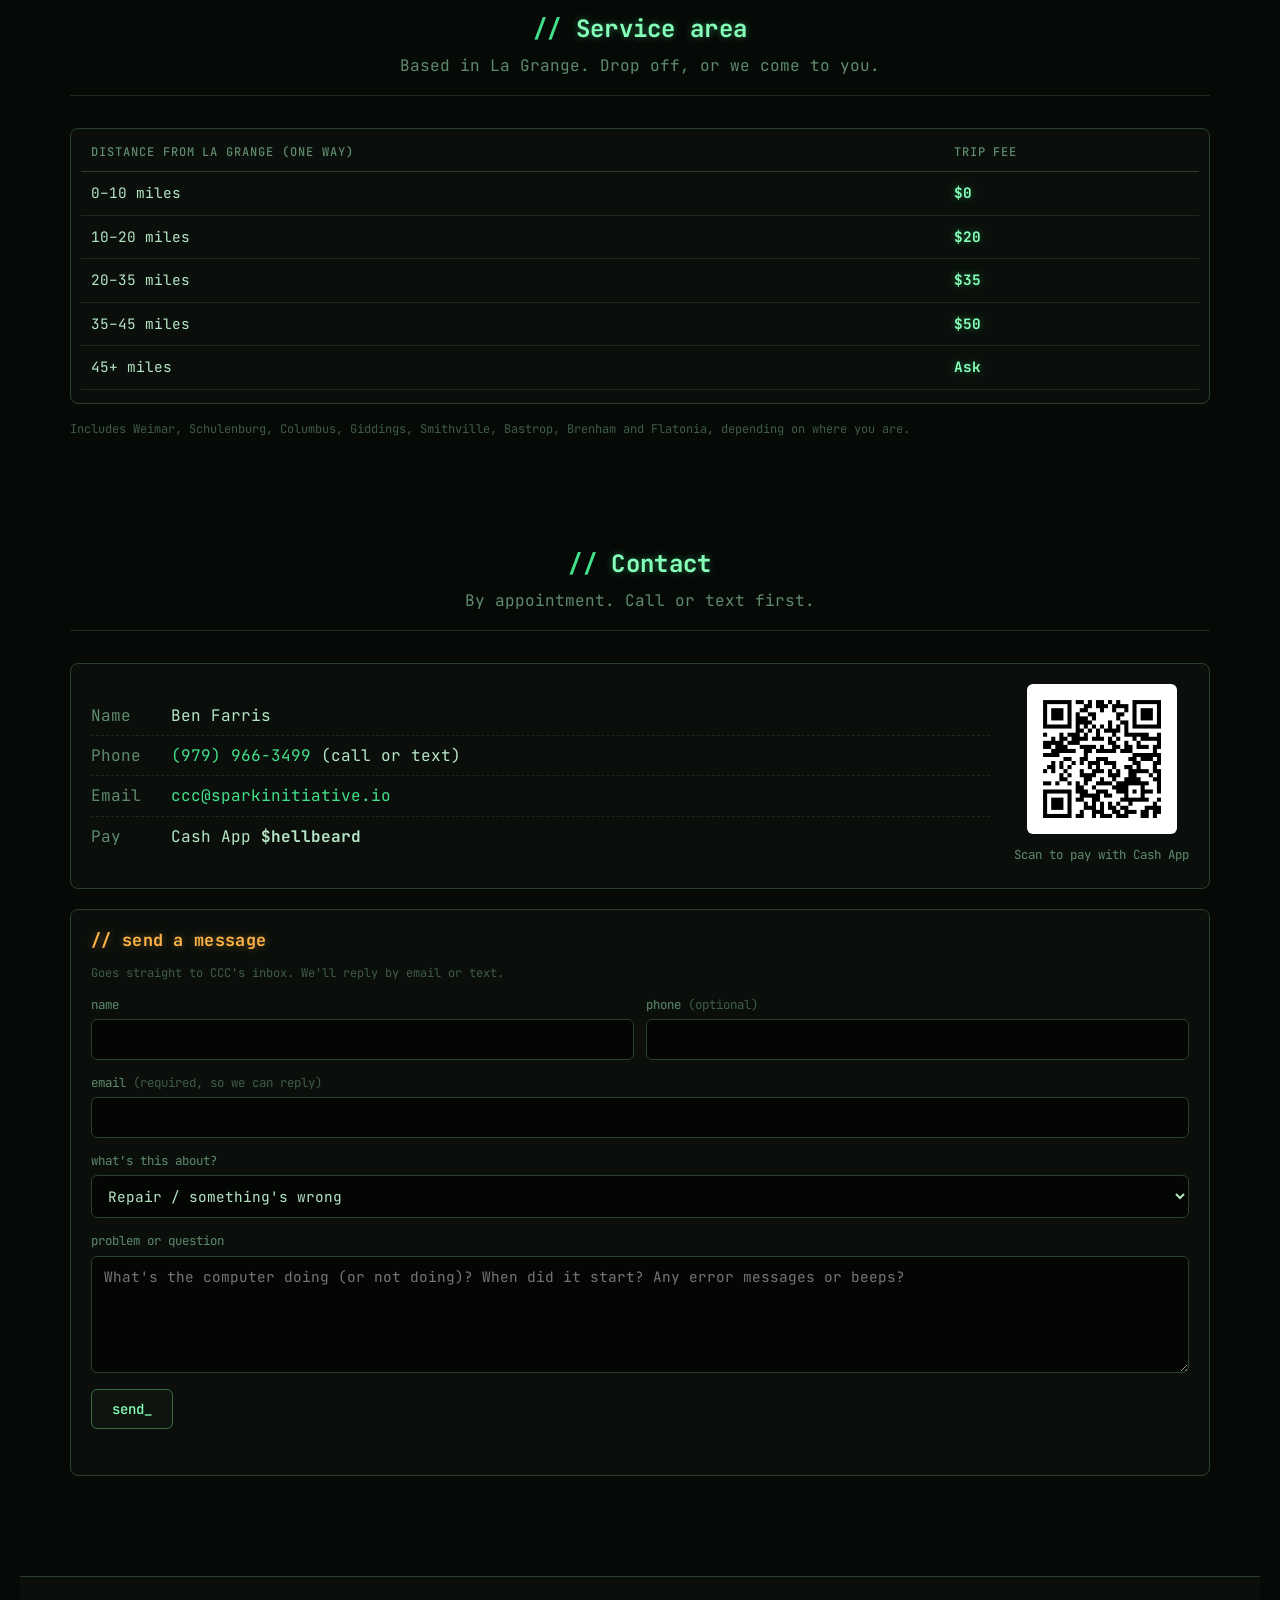
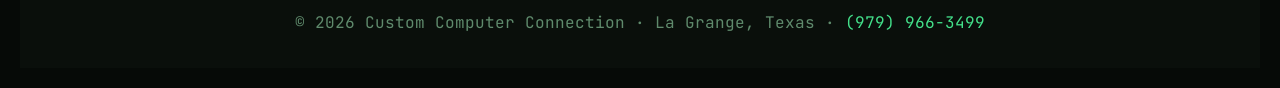
==== commit d176519a: "Services section, 'we' voice, AI/custom project pricing row and form topic Co-Authored-By: Claude Op" ====
--- a/index.html
+++ b/index.html
@@ -3,8 +3,8 @@
 <head>
   <meta charset="UTF-8">
   <meta name="viewport" content="width=device-width, initial-scale=1.0">
-  <title>Custom Computer Connection | PC Repair & Custom Builds, La Grange TX</title>
-  <meta name="description" content="PC repair, custom builds and upgrades in La Grange, Texas. Posted flat prices, a photo-documented report with every job, and no labor charge if it can't be fixed.">
+  <title>Custom Computer Connection | PC Repair, Custom Builds & AI, La Grange TX</title>
+  <meta name="description" content="PC repair, custom builds, AI setups and custom software in La Grange, Texas. Posted flat prices, a photo-documented report with every job, and no labor charge if it can't be fixed.">
   <link rel="icon" href="assets/img/favicon.ico" sizes="any">
   <link rel="apple-touch-icon" href="assets/img/ccc-icon-180.png">
   <meta name="theme-color" content="#060a07">
@@ -42,6 +42,7 @@
       <a href="#top" class="logo"><img src="assets/img/ccc-mark-green.svg" alt="CCC"><span class="lockup">Custom<br>Computer<br>Connection</span></a>
       <button class="nav-toggle" aria-label="Toggle navigation">☰</button>
       <ul class="nav-links">
+        <li><a href="#what">Services</a></li>
         <li><a href="#services">Prices</a></li>
         <li><a href="#how">How it works</a></li>
         <li><a href="#reports">Reports</a></li>
@@ -60,18 +61,39 @@
           <img src="assets/img/ccc-mark-green.svg" alt="CCC">
           <span class="lines" aria-label="Custom Computer Connection"><span class="ln">Custom</span><span class="ln">Computer</span><span class="ln">Connection</span></span>
         </h1>
-        <p class="tagline" id="heroTagline">PC repair and custom builds. La Grange, Texas.</p>
+        <p class="tagline" id="heroTagline">PC repair, custom builds, AI and custom software. La Grange, Texas.</p>
         <ul class="facts">
           <li><b>$39</b> diagnostic, credited to the repair</li>
           <li><b>$50/hr</b> labor</li>
           <li><b>$179</b> custom build assembly</li>
           <li><b>90-day</b> labor warranty</li>
         </ul>
-        <p>One local tech, posted prices, and a written report with photos at the end of every job, so you can see exactly what was wrong and what was done.</p>
+        <p>Local service, posted prices, and a written report with photos at the end of every job, so you can see exactly what was wrong and what was done.</p>
         <div class="btn-group">
           <a href="tel:+19799663499" class="btn btn-primary">Call (979) 966-3499</a>
           <a href="sms:+19799663499" class="btn btn-secondary">Text a question</a>
         </div>
+      </div>
+    </div>
+  </section>
+
+  <section id="what">
+    <div class="container">
+      <div class="section-header">
+        <h2>What we do</h2>
+        <p>Computers first, but not only computers. If it plugs in, runs code or could use some AI, ask.</p>
+      </div>
+      <div class="svc-grid">
+        <div class="card svc"><h3>PC repair &amp; diagnostics</h3><p>Won't turn on, crashing, slow or loud. Found, fixed and explained, with a full report and photos.</p></div>
+        <div class="card svc"><h3>Custom PC builds</h3><p>Gaming, work or streaming builds, planned around your budget, tested and tuned before you pick it up.</p></div>
+        <div class="card svc"><h3>Upgrades &amp; tune-ups</h3><p>RAM, storage, graphics cards, fresh thermal paste, dust cleaning and Windows cleanup.</p></div>
+        <div class="card svc"><h3>Virus cleanup &amp; data recovery</h3><p>Malware removed, files rescued from failing drives, and everything moved over to a new computer.</p></div>
+        <div class="card svc"><h3>Home networks &amp; Wi-Fi</h3><p>Routers, mesh Wi-Fi, dead spots, printers and smart devices set up and working together.</p></div>
+        <div class="card svc"><h3>Phones &amp; tablets</h3><p>Setup, transfers, backups, troubleshooting, and getting your phone talking to the rest of your stuff.</p></div>
+        <div class="card svc"><h3>AI setups</h3><p>AI assistants and tutors, and companion bots that run right on your own computer, depending on your hardware.</p></div>
+        <div class="card svc"><h3>Custom software &amp; websites</h3><p>Apps, scripts, automations and websites of any size, built to order. If you can describe it, it can probably be built.</p></div>
+        <div class="card svc"><h3>Personal touches</h3><p>Custom mouse cursors, themes, wallpapers, sounds and setups that make your computer feel like yours.</p></div>
+        <div class="card svc"><h3>Electronics for sale</h3><p>Keyboards, spare parts, gaming gear and other electronics, checked and ready. <a href="https://portal.customcomputerconnection.com/shop/">See what's for sale</a>.</p></div>
       </div>
     </div>
   </section>
@@ -143,6 +165,7 @@
           <tbody>
             <tr><td>Custom PC assembly, air or AIO liquid cooling<br><span class="fine">Windows install, BIOS and driver updates, stress test, cable management, 90-day labor warranty</span></td><td class="price">$179</td><td class="vs">Micro Center Express ProBuild $249.99</td></tr>
             <tr><td>Build consult and parts list</td><td class="price">Free</td><td class="vs">With a CCC build; $35 on its own</td></tr>
+            <tr><td>AI setups, custom software and websites<br><span class="fine">Free consult, then a fixed quote before any work starts</span></td><td class="price">Quoted</td><td class="vs"></td></tr>
           </tbody>
         </table>
       </div>
@@ -165,10 +188,10 @@
     <div class="container">
       <div class="section-header">
         <h2>How a job works</h2>
-        <p>From first message to a working PC.</p>
+        <p>From first message to a finished job.</p>
       </div>
       <ol class="steps">
-        <li><b>Call or text</b><p>Tell me what's going on. Quick questions and advice are free.</p></li>
+        <li><b>Call or text</b><p>Tell us what's going on. Quick questions and advice are free.</p></li>
         <li><b>Diagnose</b><p>$39 bench diagnostic. You get a plain-English answer and a price before any repair starts.</p></li>
         <li><b>Approve</b><p>If parts are needed, you get options with total prices. Nothing is bought until you reply.</p></li>
         <li><b>Fix and test</b><p>Repairs, then stress tests with logged temperatures, so it's proven working, not just booting.</p></li>
@@ -195,7 +218,7 @@
     <div class="container">
       <div class="section-header">
         <h2>Service area</h2>
-        <p>Based in La Grange. Drop off, or I come to you.</p>
+        <p>Based in La Grange. Drop off, or we come to you.</p>
       </div>
       <div class="table-wrap">
         <table class="rates">
@@ -232,7 +255,7 @@
       </div>
       <div class="panel msg-panel">
         <h3>// send a message</h3>
-        <p class="fine" style="margin-bottom:12px">Goes straight to CCC's inbox. I'll reply by email or text.</p>
+        <p class="fine" style="margin-bottom:12px">Goes straight to CCC's inbox. We'll reply by email or text.</p>
         <form id="msgForm" class="msg-form" action="https://formsubmit.co/ajax/ccc@sparkinitiative.io" method="POST" novalidate>
           <input type="hidden" name="_subject" value="New message from the CCC website">
           <input type="hidden" name="_template" value="table">
@@ -242,14 +265,15 @@
             <label>name<input type="text" name="name" required autocomplete="name"></label>
             <label>phone <span class="opt">(optional)</span><input type="tel" name="phone" autocomplete="tel"></label>
           </div>
-          <label>email <span class="opt">(required, so I can reply)</span><input type="email" name="email" required autocomplete="email"></label>
+          <label>email <span class="opt">(required, so we can reply)</span><input type="email" name="email" required autocomplete="email"></label>
           <label>what's this about?
             <select name="topic">
               <option data-hint="What's the computer doing (or not doing)? When did it start? Any error messages or beeps?">Repair / something's wrong</option>
               <option data-hint="What will you use it for (games, work, streaming)? Rough budget? Any parts you already have or want?">Custom PC build</option>
               <option data-hint="What are you upgrading or setting up (RAM, SSD, graphics card, new PC, Windows)? What's the computer?">Upgrade or setup</option>
               <option data-hint="Which job is it about (date or job number, if you have it)? What's your question?">Question about a job</option>
-              <option data-hint="What can I help with? Ask anything.">Something else</option>
+              <option data-hint="What do you have in mind? An AI assistant or tutor, a program, a website, something else? What computer would it run on?">AI or custom project</option>
+              <option data-hint="What can we help with? Ask anything.">Something else</option>
             </select>
           </label>
           <label>problem or question<textarea name="message" rows="5" required placeholder="What's the computer doing (or not doing)? When did it start? Any error messages or beeps?"></textarea></label>
@@ -289,14 +313,14 @@
         e.preventDefault();
         const em=f.elements.email, nm=f.elements.name, ms=f.elements.message;
         const bad=(el,msg)=>{ st.className='form-status err'; st.textContent='> '+msg; el.focus(); };
-        if(!/^[^\s@]+@[^\s@]+\.[^\s@]{2,}$/.test(em.value.trim())) return bad(em,'an email address is required so I can reply.');
+        if(!/^[^\s@]+@[^\s@]+\.[^\s@]{2,}$/.test(em.value.trim())) return bad(em,'an email address is required so we can reply.');
         if(!nm.value.trim()) return bad(nm,'please add your name.');
         if(!ms.value.trim()) return bad(ms,'please describe the problem or ask your question.');
         const btn=f.querySelector('button'); btn.disabled=true; st.className='form-status'; st.textContent='> sending...';
         try{
           const r=await fetch(f.action,{method:'POST',headers:{'Content-Type':'application/json','Accept':'application/json'},body:JSON.stringify(Object.fromEntries(new FormData(f)))});
           const j=await r.json().catch(()=>({}));
-          if(r.ok && (j.success===true || j.success==='true')){ st.className='form-status ok'; st.textContent='> message sent. Thanks, I\'ll get back to you soon.'; f.reset(); }
+          if(r.ok && (j.success===true || j.success==='true')){ st.className='form-status ok'; st.textContent='> message sent. Thanks, we\'ll get back to you soon.'; f.reset(); }
           else throw new Error(j.message||('HTTP '+r.status));
         }catch(err){ st.className='form-status err'; st.textContent='> send failed. Please text (979) 966-3499 or email ccc@sparkinitiative.io instead.'; }
         btn.disabled=false;
--- a/assets/css/ccc.css
+++ b/assets/css/ccc.css
@@ -121,3 +121,9 @@
   .hero-lockup img { height:auto; width:min(190px,48vw); }
   .hero-lockup .lines { font-size:clamp(1.05rem,4.6vw,1.4rem); padding-left:12px; border-left-width:3px; }
 }
+
+/* what we do */
+.svc-grid { display:grid; grid-template-columns:repeat(auto-fit, minmax(200px,1fr)); gap:14px; }
+.card.svc h3 { margin-bottom:8px; font-size:.98rem; }
+.card.svc p { color:var(--dim); font-size:.88rem; margin:0; }
+.card.svc a { color:var(--green); }
